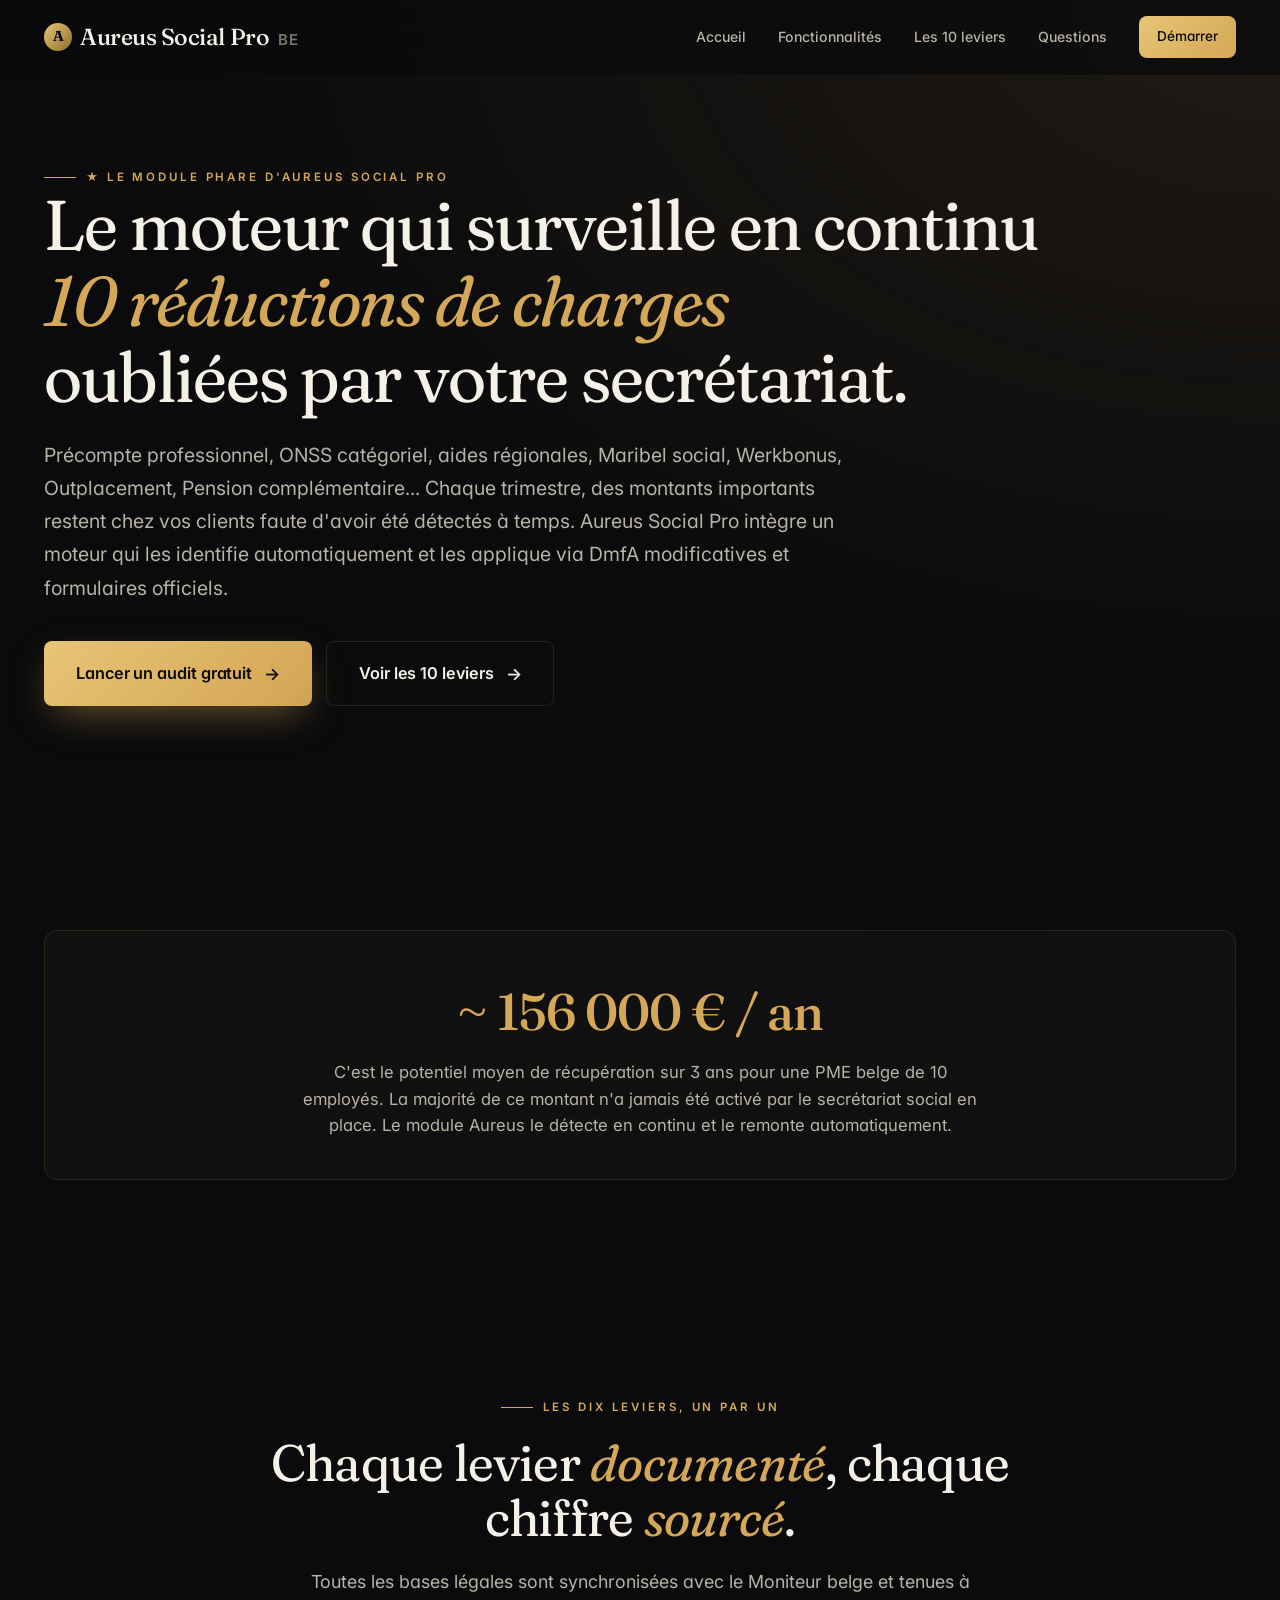
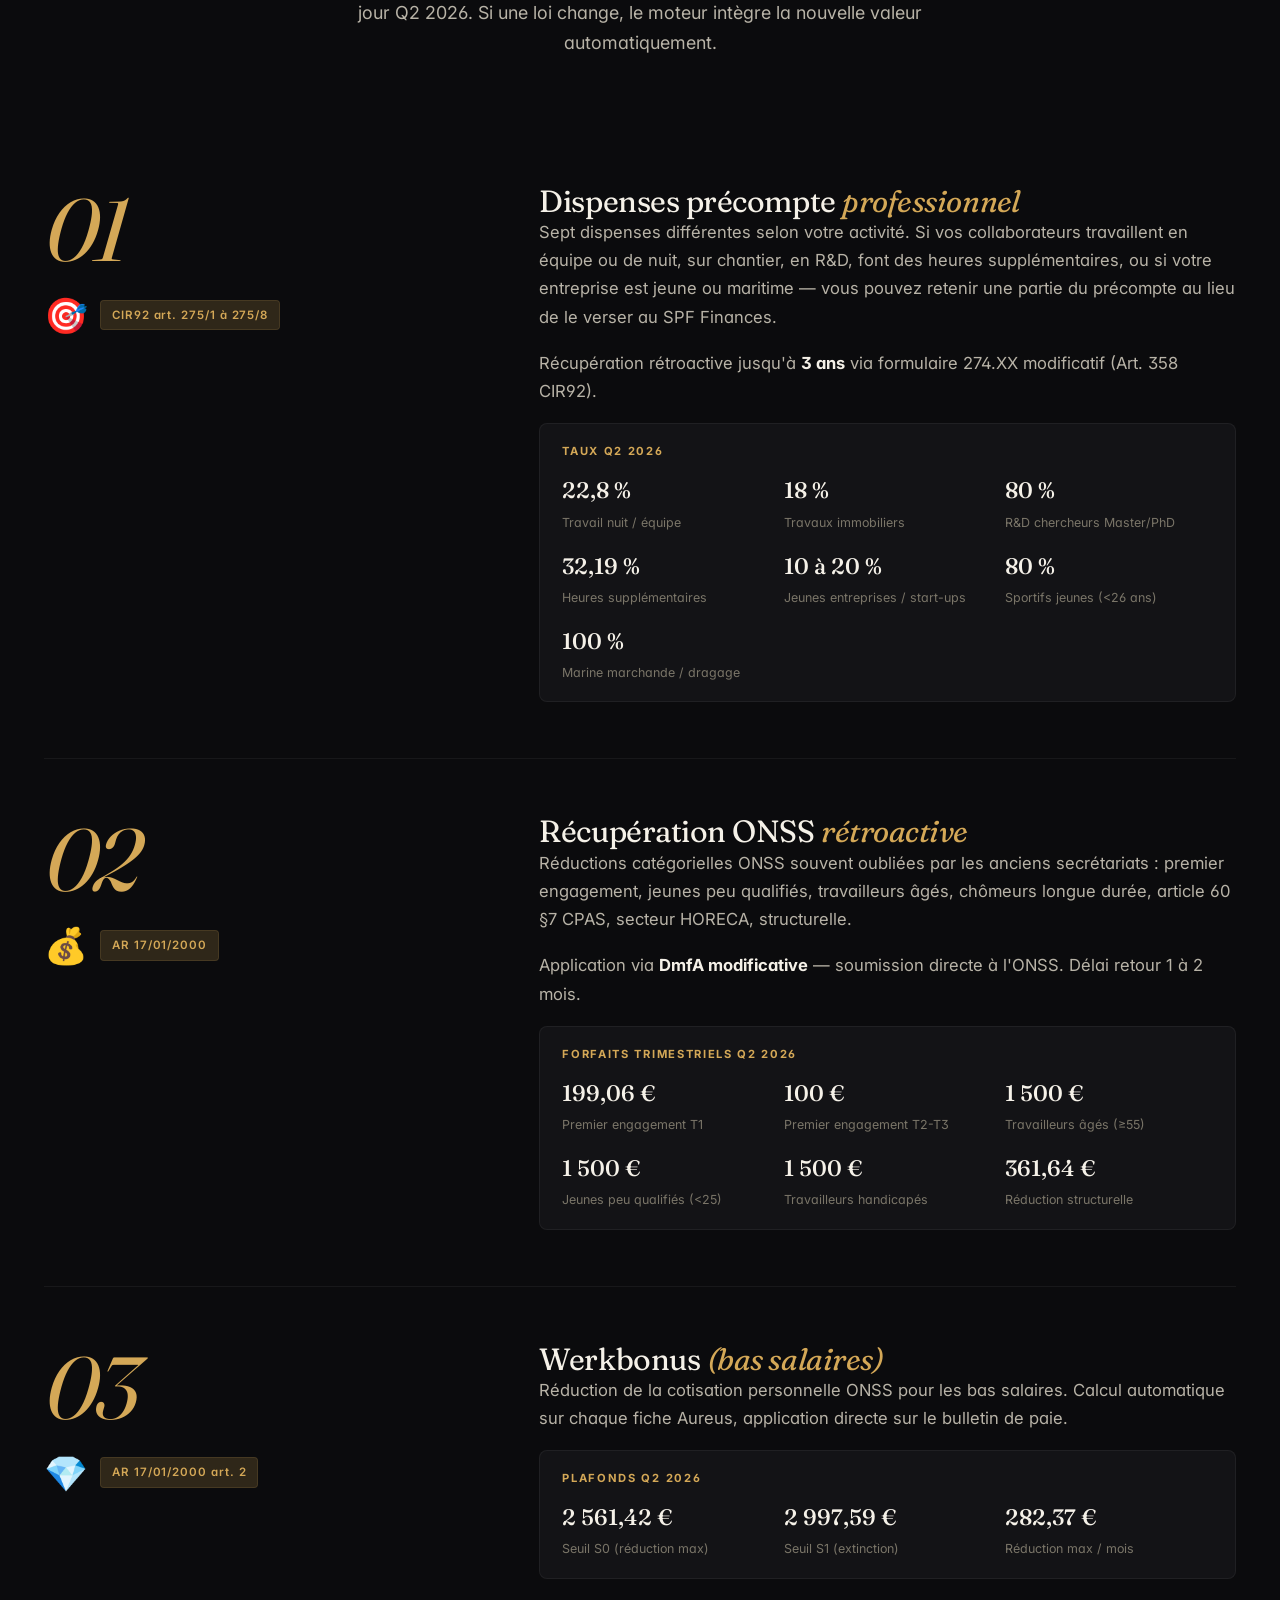
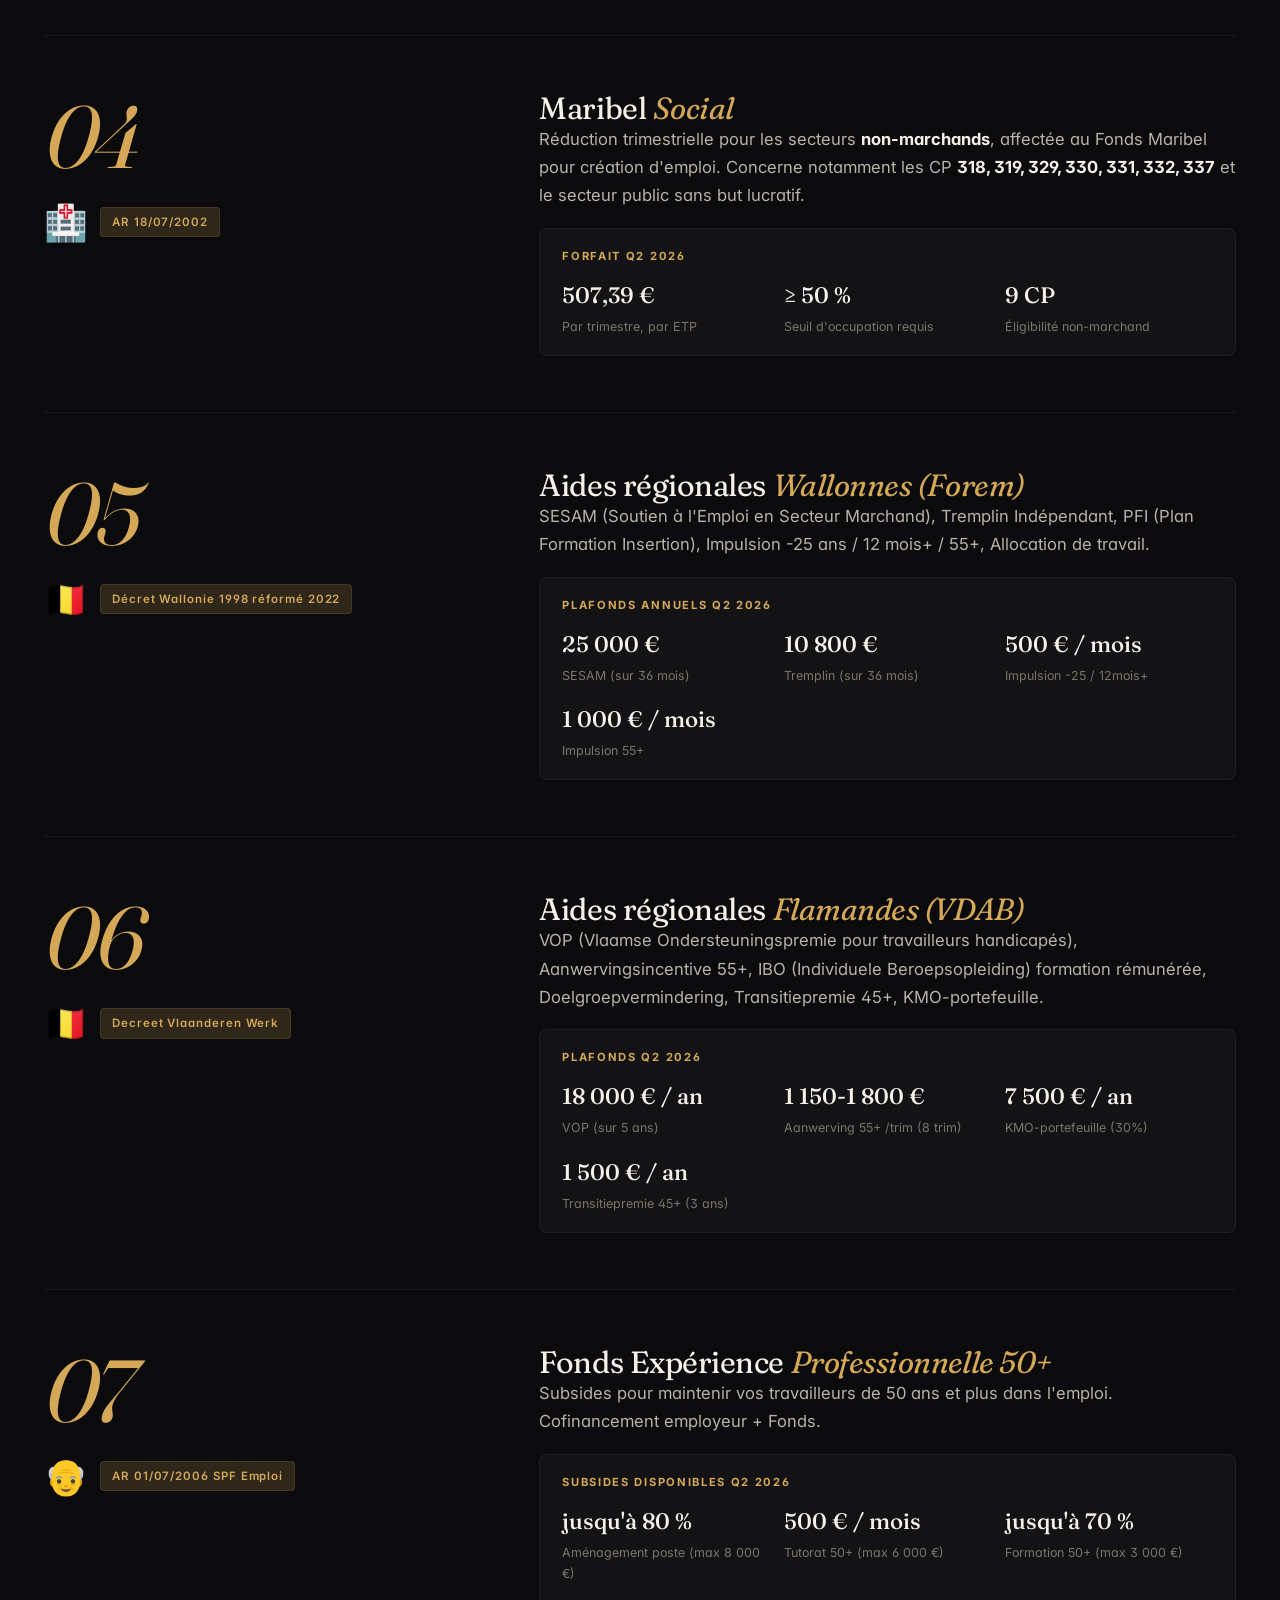
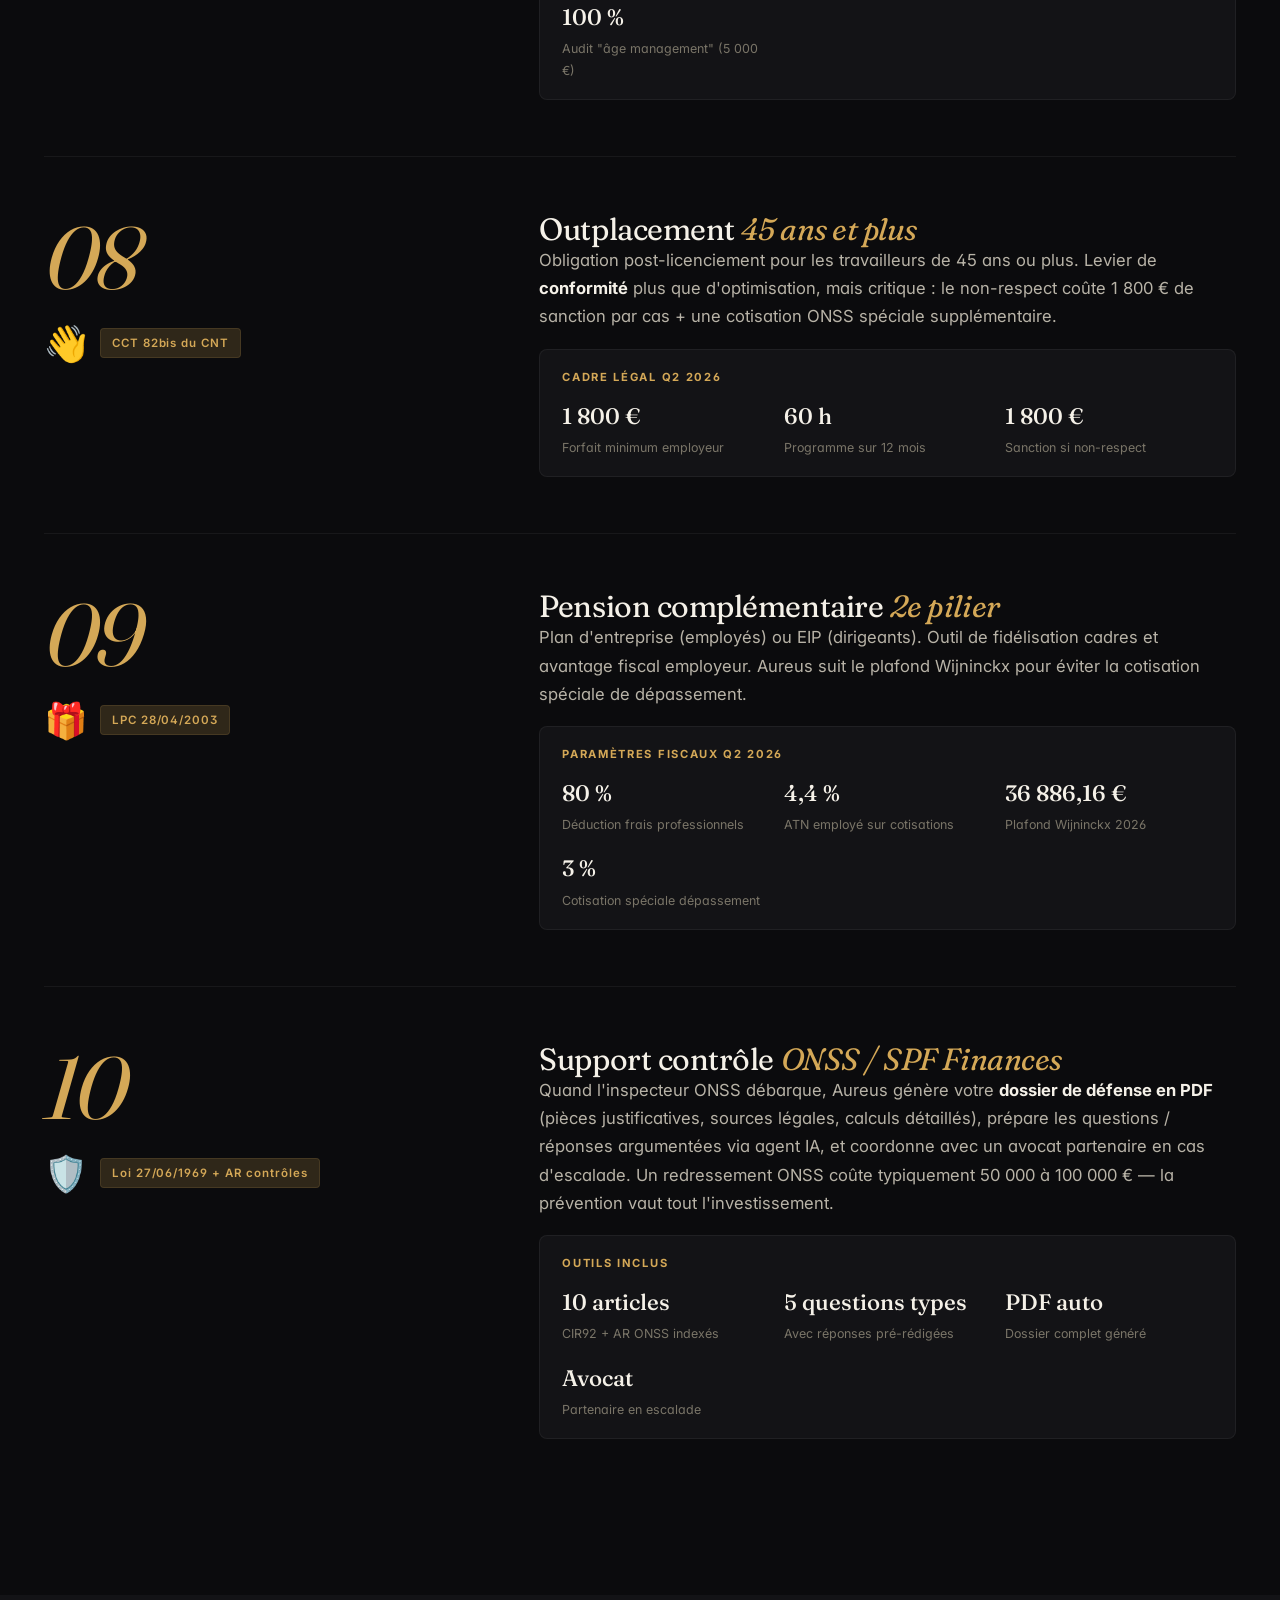
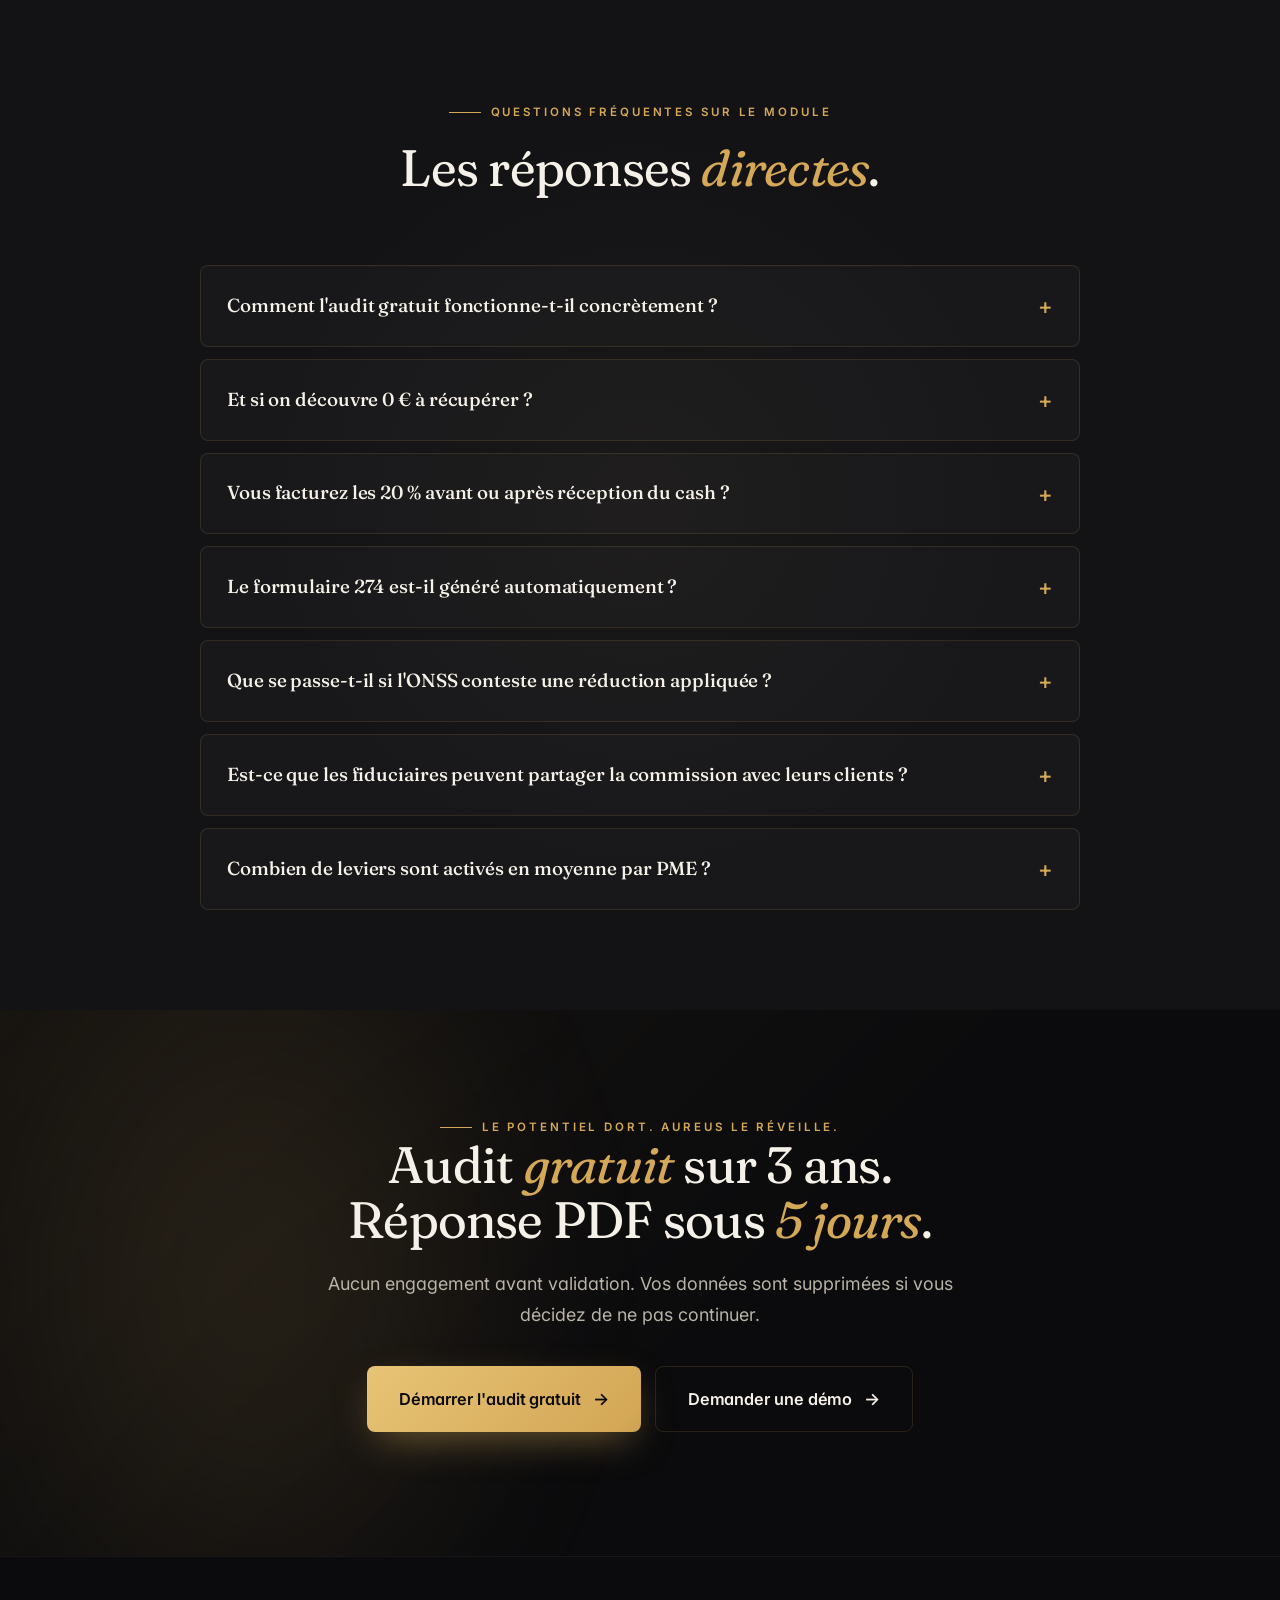
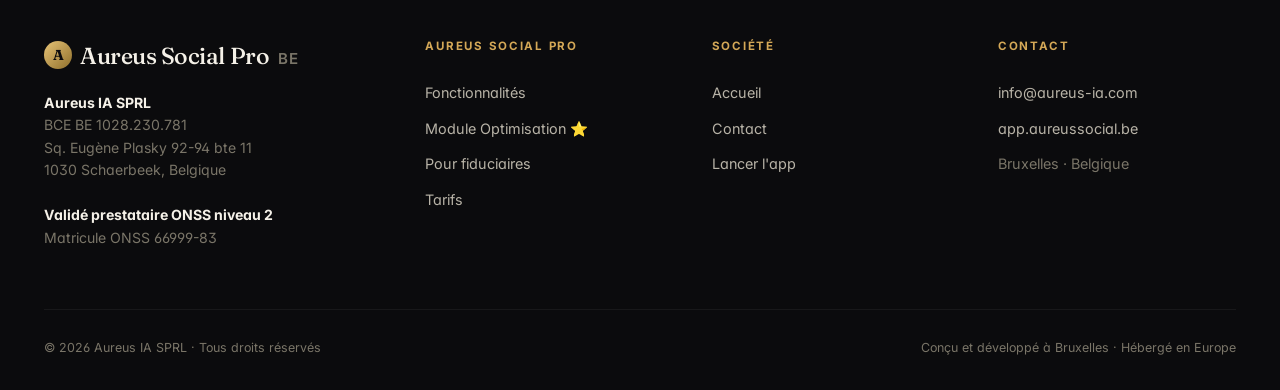
==== optimisation.html @ 96e17718 "feat: site vitrine commercial Aureus Social Pro complet PREMIER COMMIT — site vitrine pour aureussoc" ====
<!DOCTYPE html>
<html lang="fr">
<head>
<meta charset="UTF-8">
<meta name="viewport" content="width=device-width, initial-scale=1.0">
<title>Module Optimisation Fiscale & Sociale — Aureus Social Pro</title>
<meta name="description" content="Le module phare d'Aureus Social Pro : 10 leviers de récupération de charges sociales et fiscales détectés automatiquement. Audit rétroactif 3 ans. Commission 20% sur récupéré.">

<link rel="preconnect" href="https://fonts.googleapis.com">
<link rel="preconnect" href="https://fonts.gstatic.com" crossorigin>
<link href="https://fonts.googleapis.com/css2?family=Fraunces:ital,opsz,wght@0,9..144,300..600;1,9..144,300..600&family=Inter:wght@400;500;600;700&display=swap" rel="stylesheet">
<link rel="stylesheet" href="assets/style.css">

<style>
.detail-hero {
  padding-top: 160px;
  padding-bottom: 90px;
  background: radial-gradient(ellipse at top right, rgba(212, 168, 87, .1), transparent 60%), var(--bg);
}

.detail-hero h1 {
  font-size: clamp(2.4rem, 5.5vw, 4.8rem);
  margin-bottom: 24px;
}

.lever-detail {
  display: grid;
  grid-template-columns: 1fr 1.6fr;
  gap: 60px;
  padding: 56px 0;
  border-bottom: 1px solid var(--line-2);
  align-items: start;
}

.lever-detail:last-child { border-bottom: none; }

.lever-num {
  font-family: 'Fraunces', serif;
  font-size: 5.5rem;
  color: var(--gold);
  line-height: 1;
  margin-bottom: 14px;
  font-style: italic;
  letter-spacing: -.04em;
}

.lever-meta {
  display: flex;
  align-items: center;
  gap: 12px;
  margin-bottom: 14px;
}

.lever-icon-big {
  font-size: 2.2rem;
}

.lever-tag {
  display: inline-block;
  background: var(--gold-glow);
  border: 1px solid var(--line);
  color: var(--gold);
  padding: 5px 11px;
  border-radius: 4px;
  font-size: .72rem;
  font-weight: 600;
  letter-spacing: .08em;
  font-family: 'Inter', sans-serif;
}

.lever-detail h3 em { font-style: italic; color: var(--gold); }

.lever-body { color: var(--ink-2); font-size: 1.04rem; line-height: 1.7; }
.lever-body p { margin-bottom: 18px; }
.lever-body strong { color: var(--ink); }

.lever-figures {
  background: var(--bg-2);
  border: 1px solid var(--line-2);
  border-radius: var(--radius);
  padding: 18px 22px;
  margin-top: 16px;
  font-size: .92rem;
}

.lever-figures-label {
  font-size: .7rem;
  font-weight: 700;
  letter-spacing: .15em;
  text-transform: uppercase;
  color: var(--gold);
  margin-bottom: 10px;
}

.lever-figures-grid {
  display: grid;
  grid-template-columns: repeat(auto-fit, minmax(180px, 1fr));
  gap: 14px;
}

.lever-fig {
  display: flex;
  flex-direction: column;
  gap: 2px;
}
.lever-fig-num {
  font-family: 'Fraunces', serif;
  font-size: 1.4rem;
  color: var(--ink);
  font-weight: 500;
}
.lever-fig-label {
  font-size: .78rem;
  color: var(--ink-3);
}

.argbox {
  background: linear-gradient(135deg, rgba(212, 168, 87, .04), var(--bg-card));
  border: 1px solid var(--line);
  border-radius: var(--radius-lg);
  padding: 40px;
  margin: 50px 0;
  text-align: center;
}

.argbox-num {
  font-family: 'Fraunces', serif;
  font-size: 3.2rem;
  color: var(--gold);
  font-weight: 500;
  letter-spacing: -.02em;
  margin-bottom: 6px;
}

.argbox p { color: var(--ink-2); font-size: 1.04rem; max-width: 680px; margin: 0 auto; }

@media (max-width: 880px) {
  .lever-detail { grid-template-columns: 1fr; gap: 30px; }
  .lever-num { font-size: 4rem; }
}
</style>
</head>
<body>

<!-- ═══ NAV ═══ -->
<nav class="nav">
  <div class="nav-inner">
    <a href="index.html" class="logo">
      <span class="logo-mark">A</span>
      <span>Aureus Social Pro <small>BE</small></span>
    </a>
    <div class="nav-links">
      <a href="index.html">Accueil</a>
      <a href="index.html#fonctionnalites">Fonctionnalités</a>
      <a href="#leviers">Les 10 leviers</a>
      <a href="#faq">Questions</a>
      <a href="https://app.aureussocial.be" class="nav-cta">Démarrer</a>
    </div>
  </div>
</nav>

<!-- ═══ HERO ═══ -->
<section class="detail-hero">
  <div class="container">
    <span class="eyebrow" data-reveal>★ Le module phare d'Aureus Social Pro</span>
    <h1 class="serif" data-reveal data-delay="1">
      Le moteur qui surveille en continu<br>
      <em>10 réductions de charges</em><br>
      oubliées par votre secrétariat.
    </h1>
    <p class="lead" data-reveal data-delay="2" style="font-size: 1.22rem; max-width: 800px; margin-top: 20px;">
      Précompte professionnel, ONSS catégoriel, aides régionales, Maribel social, Werkbonus, Outplacement, Pension complémentaire... Chaque trimestre, des montants importants restent chez vos clients faute d'avoir été détectés à temps. Aureus Social Pro intègre un moteur qui les identifie automatiquement et les applique via DmfA modificatives et formulaires officiels.
    </p>
    <div class="hero-actions" data-reveal data-delay="3" style="margin-top: 36px;">
      <a href="https://app.aureussocial.be" class="btn btn-gold btn-arrow btn-lg">Lancer un audit gratuit</a>
      <a href="#leviers" class="btn btn-ghost btn-arrow btn-lg">Voir les 10 leviers</a>
    </div>
  </div>
</section>

<!-- ═══ ARGBOX 156k€ ═══ -->
<section style="padding: 60px 0;">
  <div class="container">
    <div class="argbox" data-reveal>
      <div class="argbox-num">~ 156 000 € / an</div>
      <p>C'est le potentiel moyen de récupération sur 3 ans pour une PME belge de 10 employés. La majorité de ce montant n'a jamais été activé par le secrétariat social en place. Le module Aureus le détecte en continu et le remonte automatiquement.</p>
    </div>
  </div>
</section>

<!-- ═══ LES 10 LEVIERS DÉTAILLÉS ═══ -->
<section id="leviers">
  <div class="container">
    <div class="section-header">
      <span class="eyebrow" data-reveal>Les dix leviers, un par un</span>
      <h2 class="serif" data-reveal data-delay="1">Chaque levier <em>documenté</em>, chaque chiffre <em>sourcé</em>.</h2>
      <p class="lead" data-reveal data-delay="2" style="margin: 18px auto 0;">Toutes les bases légales sont synchronisées avec le Moniteur belge et tenues à jour Q2 2026. Si une loi change, le moteur intègre la nouvelle valeur automatiquement.</p>
    </div>

    <!-- 01 -->
    <div class="lever-detail" data-reveal>
      <div>
        <div class="lever-num">01</div>
        <div class="lever-meta">
          <span class="lever-icon-big">🎯</span>
          <span class="lever-tag">CIR92 art. 275/1 à 275/8</span>
        </div>
      </div>
      <div>
        <h3 class="serif">Dispenses précompte <em>professionnel</em></h3>
        <div class="lever-body">
          <p>Sept dispenses différentes selon votre activité. Si vos collaborateurs travaillent en équipe ou de nuit, sur chantier, en R&D, font des heures supplémentaires, ou si votre entreprise est jeune ou maritime — vous pouvez retenir une partie du précompte au lieu de le verser au SPF Finances.</p>
          <p>Récupération rétroactive jusqu'à <strong>3 ans</strong> via formulaire 274.XX modificatif (Art. 358 CIR92).</p>
          <div class="lever-figures">
            <div class="lever-figures-label">Taux Q2 2026</div>
            <div class="lever-figures-grid">
              <div class="lever-fig"><span class="lever-fig-num">22,8 %</span><span class="lever-fig-label">Travail nuit / équipe</span></div>
              <div class="lever-fig"><span class="lever-fig-num">18 %</span><span class="lever-fig-label">Travaux immobiliers</span></div>
              <div class="lever-fig"><span class="lever-fig-num">80 %</span><span class="lever-fig-label">R&D chercheurs Master/PhD</span></div>
              <div class="lever-fig"><span class="lever-fig-num">32,19 %</span><span class="lever-fig-label">Heures supplémentaires</span></div>
              <div class="lever-fig"><span class="lever-fig-num">10 à 20 %</span><span class="lever-fig-label">Jeunes entreprises / start-ups</span></div>
              <div class="lever-fig"><span class="lever-fig-num">80 %</span><span class="lever-fig-label">Sportifs jeunes (&lt;26 ans)</span></div>
              <div class="lever-fig"><span class="lever-fig-num">100 %</span><span class="lever-fig-label">Marine marchande / dragage</span></div>
            </div>
          </div>
        </div>
      </div>
    </div>

    <!-- 02 -->
    <div class="lever-detail" data-reveal>
      <div>
        <div class="lever-num">02</div>
        <div class="lever-meta">
          <span class="lever-icon-big">💰</span>
          <span class="lever-tag">AR 17/01/2000</span>
        </div>
      </div>
      <div>
        <h3 class="serif">Récupération ONSS <em>rétroactive</em></h3>
        <div class="lever-body">
          <p>Réductions catégorielles ONSS souvent oubliées par les anciens secrétariats : premier engagement, jeunes peu qualifiés, travailleurs âgés, chômeurs longue durée, article 60 §7 CPAS, secteur HORECA, structurelle.</p>
          <p>Application via <strong>DmfA modificative</strong> — soumission directe à l'ONSS. Délai retour 1 à 2 mois.</p>
          <div class="lever-figures">
            <div class="lever-figures-label">Forfaits trimestriels Q2 2026</div>
            <div class="lever-figures-grid">
              <div class="lever-fig"><span class="lever-fig-num">199,06 €</span><span class="lever-fig-label">Premier engagement T1</span></div>
              <div class="lever-fig"><span class="lever-fig-num">100 €</span><span class="lever-fig-label">Premier engagement T2-T3</span></div>
              <div class="lever-fig"><span class="lever-fig-num">1 500 €</span><span class="lever-fig-label">Travailleurs âgés (≥55)</span></div>
              <div class="lever-fig"><span class="lever-fig-num">1 500 €</span><span class="lever-fig-label">Jeunes peu qualifiés (&lt;25)</span></div>
              <div class="lever-fig"><span class="lever-fig-num">1 500 €</span><span class="lever-fig-label">Travailleurs handicapés</span></div>
              <div class="lever-fig"><span class="lever-fig-num">361,64 €</span><span class="lever-fig-label">Réduction structurelle</span></div>
            </div>
          </div>
        </div>
      </div>
    </div>

    <!-- 03 -->
    <div class="lever-detail" data-reveal>
      <div>
        <div class="lever-num">03</div>
        <div class="lever-meta">
          <span class="lever-icon-big">💎</span>
          <span class="lever-tag">AR 17/01/2000 art. 2</span>
        </div>
      </div>
      <div>
        <h3 class="serif">Werkbonus <em>(bas salaires)</em></h3>
        <div class="lever-body">
          <p>Réduction de la cotisation personnelle ONSS pour les bas salaires. Calcul automatique sur chaque fiche Aureus, application directe sur le bulletin de paie.</p>
          <div class="lever-figures">
            <div class="lever-figures-label">Plafonds Q2 2026</div>
            <div class="lever-figures-grid">
              <div class="lever-fig"><span class="lever-fig-num">2 561,42 €</span><span class="lever-fig-label">Seuil S0 (réduction max)</span></div>
              <div class="lever-fig"><span class="lever-fig-num">2 997,59 €</span><span class="lever-fig-label">Seuil S1 (extinction)</span></div>
              <div class="lever-fig"><span class="lever-fig-num">282,37 €</span><span class="lever-fig-label">Réduction max / mois</span></div>
            </div>
          </div>
        </div>
      </div>
    </div>

    <!-- 04 -->
    <div class="lever-detail" data-reveal>
      <div>
        <div class="lever-num">04</div>
        <div class="lever-meta">
          <span class="lever-icon-big">🏥</span>
          <span class="lever-tag">AR 18/07/2002</span>
        </div>
      </div>
      <div>
        <h3 class="serif">Maribel <em>Social</em></h3>
        <div class="lever-body">
          <p>Réduction trimestrielle pour les secteurs <strong>non-marchands</strong>, affectée au Fonds Maribel pour création d'emploi. Concerne notamment les CP <strong>318, 319, 329, 330, 331, 332, 337</strong> et le secteur public sans but lucratif.</p>
          <div class="lever-figures">
            <div class="lever-figures-label">Forfait Q2 2026</div>
            <div class="lever-figures-grid">
              <div class="lever-fig"><span class="lever-fig-num">507,39 €</span><span class="lever-fig-label">Par trimestre, par ETP</span></div>
              <div class="lever-fig"><span class="lever-fig-num">≥ 50 %</span><span class="lever-fig-label">Seuil d'occupation requis</span></div>
              <div class="lever-fig"><span class="lever-fig-num">9 CP</span><span class="lever-fig-label">Éligibilité non-marchand</span></div>
            </div>
          </div>
        </div>
      </div>
    </div>

    <!-- 05 -->
    <div class="lever-detail" data-reveal>
      <div>
        <div class="lever-num">05</div>
        <div class="lever-meta">
          <span class="lever-icon-big">🇧🇪</span>
          <span class="lever-tag">Décret Wallonie 1998 réformé 2022</span>
        </div>
      </div>
      <div>
        <h3 class="serif">Aides régionales <em>Wallonnes (Forem)</em></h3>
        <div class="lever-body">
          <p>SESAM (Soutien à l'Emploi en Secteur Marchand), Tremplin Indépendant, PFI (Plan Formation Insertion), Impulsion -25 ans / 12 mois+ / 55+, Allocation de travail.</p>
          <div class="lever-figures">
            <div class="lever-figures-label">Plafonds annuels Q2 2026</div>
            <div class="lever-figures-grid">
              <div class="lever-fig"><span class="lever-fig-num">25 000 €</span><span class="lever-fig-label">SESAM (sur 36 mois)</span></div>
              <div class="lever-fig"><span class="lever-fig-num">10 800 €</span><span class="lever-fig-label">Tremplin (sur 36 mois)</span></div>
              <div class="lever-fig"><span class="lever-fig-num">500 € / mois</span><span class="lever-fig-label">Impulsion -25 / 12mois+</span></div>
              <div class="lever-fig"><span class="lever-fig-num">1 000 € / mois</span><span class="lever-fig-label">Impulsion 55+</span></div>
            </div>
          </div>
        </div>
      </div>
    </div>

    <!-- 06 -->
    <div class="lever-detail" data-reveal>
      <div>
        <div class="lever-num">06</div>
        <div class="lever-meta">
          <span class="lever-icon-big">🇧🇪</span>
          <span class="lever-tag">Decreet Vlaanderen Werk</span>
        </div>
      </div>
      <div>
        <h3 class="serif">Aides régionales <em>Flamandes (VDAB)</em></h3>
        <div class="lever-body">
          <p>VOP (Vlaamse Ondersteuningspremie pour travailleurs handicapés), Aanwervingsincentive 55+, IBO (Individuele Beroepsopleiding) formation rémunérée, Doelgroepvermindering, Transitiepremie 45+, KMO-portefeuille.</p>
          <div class="lever-figures">
            <div class="lever-figures-label">Plafonds Q2 2026</div>
            <div class="lever-figures-grid">
              <div class="lever-fig"><span class="lever-fig-num">18 000 € / an</span><span class="lever-fig-label">VOP (sur 5 ans)</span></div>
              <div class="lever-fig"><span class="lever-fig-num">1 150-1 800 €</span><span class="lever-fig-label">Aanwerving 55+ /trim (8 trim)</span></div>
              <div class="lever-fig"><span class="lever-fig-num">7 500 € / an</span><span class="lever-fig-label">KMO-portefeuille (30%)</span></div>
              <div class="lever-fig"><span class="lever-fig-num">1 500 € / an</span><span class="lever-fig-label">Transitiepremie 45+ (3 ans)</span></div>
            </div>
          </div>
        </div>
      </div>
    </div>

    <!-- 07 -->
    <div class="lever-detail" data-reveal>
      <div>
        <div class="lever-num">07</div>
        <div class="lever-meta">
          <span class="lever-icon-big">👴</span>
          <span class="lever-tag">AR 01/07/2006 SPF Emploi</span>
        </div>
      </div>
      <div>
        <h3 class="serif">Fonds Expérience <em>Professionnelle 50+</em></h3>
        <div class="lever-body">
          <p>Subsides pour maintenir vos travailleurs de 50 ans et plus dans l'emploi. Cofinancement employeur + Fonds.</p>
          <div class="lever-figures">
            <div class="lever-figures-label">Subsides disponibles Q2 2026</div>
            <div class="lever-figures-grid">
              <div class="lever-fig"><span class="lever-fig-num">jusqu'à 80 %</span><span class="lever-fig-label">Aménagement poste (max 8 000 €)</span></div>
              <div class="lever-fig"><span class="lever-fig-num">500 € / mois</span><span class="lever-fig-label">Tutorat 50+ (max 6 000 €)</span></div>
              <div class="lever-fig"><span class="lever-fig-num">jusqu'à 70 %</span><span class="lever-fig-label">Formation 50+ (max 3 000 €)</span></div>
              <div class="lever-fig"><span class="lever-fig-num">100 %</span><span class="lever-fig-label">Audit "âge management" (5 000 €)</span></div>
            </div>
          </div>
        </div>
      </div>
    </div>

    <!-- 08 -->
    <div class="lever-detail" data-reveal>
      <div>
        <div class="lever-num">08</div>
        <div class="lever-meta">
          <span class="lever-icon-big">👋</span>
          <span class="lever-tag">CCT 82bis du CNT</span>
        </div>
      </div>
      <div>
        <h3 class="serif">Outplacement <em>45 ans et plus</em></h3>
        <div class="lever-body">
          <p>Obligation post-licenciement pour les travailleurs de 45 ans ou plus. Levier de <strong>conformité</strong> plus que d'optimisation, mais critique : le non-respect coûte 1 800 € de sanction par cas + une cotisation ONSS spéciale supplémentaire.</p>
          <div class="lever-figures">
            <div class="lever-figures-label">Cadre légal Q2 2026</div>
            <div class="lever-figures-grid">
              <div class="lever-fig"><span class="lever-fig-num">1 800 €</span><span class="lever-fig-label">Forfait minimum employeur</span></div>
              <div class="lever-fig"><span class="lever-fig-num">60 h</span><span class="lever-fig-label">Programme sur 12 mois</span></div>
              <div class="lever-fig"><span class="lever-fig-num">1 800 €</span><span class="lever-fig-label">Sanction si non-respect</span></div>
            </div>
          </div>
        </div>
      </div>
    </div>

    <!-- 09 -->
    <div class="lever-detail" data-reveal>
      <div>
        <div class="lever-num">09</div>
        <div class="lever-meta">
          <span class="lever-icon-big">🎁</span>
          <span class="lever-tag">LPC 28/04/2003</span>
        </div>
      </div>
      <div>
        <h3 class="serif">Pension complémentaire <em>2e pilier</em></h3>
        <div class="lever-body">
          <p>Plan d'entreprise (employés) ou EIP (dirigeants). Outil de fidélisation cadres et avantage fiscal employeur. Aureus suit le plafond Wijninckx pour éviter la cotisation spéciale de dépassement.</p>
          <div class="lever-figures">
            <div class="lever-figures-label">Paramètres fiscaux Q2 2026</div>
            <div class="lever-figures-grid">
              <div class="lever-fig"><span class="lever-fig-num">80 %</span><span class="lever-fig-label">Déduction frais professionnels</span></div>
              <div class="lever-fig"><span class="lever-fig-num">4,4 %</span><span class="lever-fig-label">ATN employé sur cotisations</span></div>
              <div class="lever-fig"><span class="lever-fig-num">36 886,16 €</span><span class="lever-fig-label">Plafond Wijninckx 2026</span></div>
              <div class="lever-fig"><span class="lever-fig-num">3 %</span><span class="lever-fig-label">Cotisation spéciale dépassement</span></div>
            </div>
          </div>
        </div>
      </div>
    </div>

    <!-- 10 -->
    <div class="lever-detail" data-reveal>
      <div>
        <div class="lever-num">10</div>
        <div class="lever-meta">
          <span class="lever-icon-big">🛡️</span>
          <span class="lever-tag">Loi 27/06/1969 + AR contrôles</span>
        </div>
      </div>
      <div>
        <h3 class="serif">Support contrôle <em>ONSS / SPF Finances</em></h3>
        <div class="lever-body">
          <p>Quand l'inspecteur ONSS débarque, Aureus génère votre <strong>dossier de défense en PDF</strong> (pièces justificatives, sources légales, calculs détaillés), prépare les questions / réponses argumentées via agent IA, et coordonne avec un avocat partenaire en cas d'escalade. Un redressement ONSS coûte typiquement 50 000 à 100 000 € — la prévention vaut tout l'investissement.</p>
          <div class="lever-figures">
            <div class="lever-figures-label">Outils inclus</div>
            <div class="lever-figures-grid">
              <div class="lever-fig"><span class="lever-fig-num">10 articles</span><span class="lever-fig-label">CIR92 + AR ONSS indexés</span></div>
              <div class="lever-fig"><span class="lever-fig-num">5 questions types</span><span class="lever-fig-label">Avec réponses pré-rédigées</span></div>
              <div class="lever-fig"><span class="lever-fig-num">PDF auto</span><span class="lever-fig-label">Dossier complet généré</span></div>
              <div class="lever-fig"><span class="lever-fig-num">Avocat</span><span class="lever-fig-label">Partenaire en escalade</span></div>
            </div>
          </div>
        </div>
      </div>
    </div>

  </div>
</section>

<!-- ═══ FAQ ═══ -->
<section id="faq" class="killer">
  <div class="container">
    <div class="section-header">
      <span class="eyebrow" data-reveal>Questions fréquentes sur le module</span>
      <h2 class="serif" data-reveal data-delay="1">Les réponses <em>directes</em>.</h2>
    </div>

    <div class="faq-grid">
      <details class="faq-item" data-reveal>
        <summary>Comment l'audit gratuit fonctionne-t-il concrètement ?</summary>
        <div class="faq-body">
          Vous nous transmettez vos DmfA et fiches de paie des 12 derniers trimestres (l'export de votre secrétariat actuel suffit). Le moteur Aureus scanne les données et détecte automatiquement chaque levier applicable selon les CP, âges, salaires, et situations. Vous recevez un rapport PDF chiffré sous 5 jours ouvrables. <strong>Aucun engagement avant validation par vous.</strong>
        </div>
      </details>

      <details class="faq-item" data-reveal>
        <summary>Et si on découvre 0 € à récupérer ?</summary>
        <div class="faq-body">
          C'est rare mais ça arrive (entreprises déjà très bien optimisées). Dans ce cas : pas de commission, vous restez sur les 29 €/fiche standards et bénéficiez en continu du moteur de surveillance pour le futur. Dès qu'un changement (nouvel embauche, modification de CP, nouveau dispositif légal) crée une opportunité, vous êtes alerté.
        </div>
      </details>

      <details class="faq-item" data-reveal>
        <summary>Vous facturez les 20 % avant ou après réception du cash ?</summary>
        <div class="faq-body">
          <strong>Après réception effective</strong> sur le compte du client. La facture Aureus est émise une fois le virement ONSS / SPF Finances reçu, pas avant. Cela garantit que vous ne payez que sur résultat tangible.
        </div>
      </details>

      <details class="faq-item" data-reveal>
        <summary>Le formulaire 274 est-il généré automatiquement ?</summary>
        <div class="faq-body">
          La <strong>v1 actuelle</strong> génère un rapport PDF complet à présenter au client avec tous les éléments nécessaires à la déclaration manuelle. La <strong>v2 prévue</strong> intégrera la génération auto du formulaire 274.XX au format SPF Finances avec pré-remplissage et soumission via portail Finprof. Sprint en cours.
        </div>
      </details>

      <details class="faq-item" data-reveal>
        <summary>Que se passe-t-il si l'ONSS conteste une réduction appliquée ?</summary>
        <div class="faq-body">
          Le levier 10 (Support Contrôle ONSS) est précisément conçu pour ça. Aureus a constitué le dossier complet en amont — sources légales, justificatifs, calculs détaillés. En cas de contestation, vous avez tous les éléments pour répondre. En cas d'escalade, notre avocat partenaire intervient. Cette protection est <strong>absente chez les cabinets de récupération externes</strong>.
        </div>
      </details>

      <details class="faq-item" data-reveal>
        <summary>Est-ce que les fiduciaires peuvent partager la commission avec leurs clients ?</summary>
        <div class="faq-body">
          Oui. En mode fiduciaire, le contrat permet un <strong>revenue share</strong> où vous facturez vous-même votre client final et reversez la part Aureus. C'est un argument commercial puissant pour fidéliser ou capter de nouveaux clients PME.
        </div>
      </details>

      <details class="faq-item" data-reveal>
        <summary>Combien de leviers sont activés en moyenne par PME ?</summary>
        <div class="faq-body">
          Sur les 10 leviers, une PME standard en active typiquement <strong>3 à 6</strong> selon son profil (CP, âges, taille, région). Une entreprise non-marchande ou industrielle en active souvent plus. Le Hub Optimisation calcule un <strong>score sur 100</strong> pour visualiser le niveau d'activation.
        </div>
      </details>
    </div>
  </div>
</section>

<!-- ═══ CTA FINAL ═══ -->
<section class="cta-final">
  <div class="container" style="position: relative; z-index: 2;">
    <span class="eyebrow" data-reveal>Le potentiel dort. Aureus le réveille.</span>
    <h2 class="serif" data-reveal data-delay="1">Audit <em>gratuit</em> sur 3 ans.<br>Réponse PDF sous <em>5 jours</em>.</h2>
    <p class="lead" data-reveal data-delay="2">Aucun engagement avant validation. Vos données sont supprimées si vous décidez de ne pas continuer.</p>
    <div class="hero-actions" style="justify-content: center;" data-reveal data-delay="3">
      <a href="https://app.aureussocial.be" class="btn btn-gold btn-arrow btn-lg">Démarrer l'audit gratuit</a>
      <a href="mailto:info@aureus-ia.com?subject=Démo%20module%20Optimisation" class="btn btn-ghost btn-arrow btn-lg">Demander une démo</a>
    </div>
  </div>
</section>

<!-- ═══ FOOTER ═══ -->
<footer>
  <div class="container">
    <div class="footer-grid">
      <div class="footer-col">
        <a href="index.html" class="logo" style="margin-bottom: 18px;">
          <span class="logo-mark">A</span>
          <span>Aureus Social Pro <small>BE</small></span>
        </a>
        <p style="margin-top: 18px;">
          <strong style="color: var(--ink);">Aureus IA SPRL</strong><br>
          BCE BE 1028.230.781<br>
          Sq. Eugène Plasky 92-94 bte 11<br>
          1030 Schaerbeek, Belgique<br><br>
          <strong style="color: var(--ink);">Validé prestataire ONSS niveau 2</strong><br>
          Matricule ONSS 66999-83
        </p>
      </div>
      <div class="footer-col">
        <h5>Aureus Social Pro</h5>
        <ul>
          <li><a href="index.html#fonctionnalites">Fonctionnalités</a></li>
          <li><a href="optimisation.html">Module Optimisation ⭐</a></li>
          <li><a href="index.html#fiduciaires">Pour fiduciaires</a></li>
          <li><a href="index.html#tarifs">Tarifs</a></li>
        </ul>
      </div>
      <div class="footer-col">
        <h5>Société</h5>
        <ul>
          <li><a href="index.html">Accueil</a></li>
          <li><a href="mailto:info@aureus-ia.com">Contact</a></li>
          <li><a href="https://app.aureussocial.be">Lancer l'app</a></li>
        </ul>
      </div>
      <div class="footer-col">
        <h5>Contact</h5>
        <ul>
          <li><a href="mailto:info@aureus-ia.com">info@aureus-ia.com</a></li>
          <li><a href="https://app.aureussocial.be">app.aureussocial.be</a></li>
          <li><span style="color: var(--ink-3); font-size: .9rem;">Bruxelles · Belgique</span></li>
        </ul>
      </div>
    </div>

    <div class="footer-bottom">
      <div>© 2026 Aureus IA SPRL · Tous droits réservés</div>
      <div>Conçu et développé à Bruxelles · Hébergé en Europe</div>
    </div>
  </div>
</footer>

<script src="assets/script.js"></script>
</body>
</html>
---- assets/style.css ----
/* ════════════════════════════════════════════════════════
   AUREUS SOCIAL PRO — Site vitrine commercial
   Charte : moderne · noir profond + or warm + accents
   Fonts  : Fraunces (titres) + Inter (body)
   Cible  : PME + fiduciaires belges
   ════════════════════════════════════════════════════════ */

:root {
  /* Background */
  --bg:           #0b0b0d;
  --bg-2:         #131316;
  --bg-3:         #1c1c20;
  --bg-card:      rgba(255, 255, 255, .025);

  /* Ink */
  --ink:          #f5f1e8;
  --ink-2:        #b8b3a7;
  --ink-3:        #7a7568;

  /* Brand */
  --gold:         #d4a857;
  --gold-warm:    #e8c476;
  --gold-deep:    #8e6f2c;
  --gold-glow:    rgba(212, 168, 87, .18);

  /* Accents */
  --green:        #34c77b;
  --green-deep:   #1a8a52;
  --red:          #ef4d4d;
  --orange:       #f5a623;
  --blue:         #4a8cf5;

  /* Lines */
  --line:         rgba(212, 168, 87, .14);
  --line-2:       rgba(255, 255, 255, .055);

  /* Effects */
  --shadow-sm:    0 4px 20px rgba(0, 0, 0, .25);
  --shadow-md:    0 16px 48px -16px rgba(0, 0, 0, .4);
  --shadow-gold:  0 20px 60px -16px rgba(212, 168, 87, .35);

  --radius:       8px;
  --radius-lg:    14px;
  --maxw:         1240px;
  --easing:       cubic-bezier(.2, .8, .2, 1);
}

* { margin: 0; padding: 0; box-sizing: border-box; }

html { scroll-behavior: smooth; -webkit-font-smoothing: antialiased; }

body {
  background: var(--bg);
  color: var(--ink);
  font-family: 'Inter', system-ui, sans-serif;
  font-size: 16px;
  line-height: 1.6;
  font-feature-settings: "ss01", "cv11";
  overflow-x: hidden;
}

a { color: inherit; text-decoration: none; transition: color .2s; }
a:hover { color: var(--gold); }

img { max-width: 100%; display: block; }

/* ═══ TYPOGRAPHY ═══ */
.serif {
  font-family: 'Fraunces', 'Cormorant Garamond', Georgia, serif;
  font-weight: 400;
  letter-spacing: -.015em;
  font-variation-settings: "SOFT" 50, "WONK" 0;
}

h1, h2, h3, h4 {
  font-family: 'Fraunces', serif;
  font-weight: 500;
  line-height: 1.08;
  letter-spacing: -.018em;
}

h1 { font-size: clamp(2.6rem, 6vw, 5.4rem); }
h2 { font-size: clamp(2rem, 4vw, 3.6rem); }
h3 { font-size: clamp(1.4rem, 2.4vw, 2.1rem); }
h4 { font-size: 1.2rem; font-weight: 600; }

em { font-style: italic; color: var(--gold); }

.eyebrow {
  font-family: 'Inter', sans-serif;
  font-size: .72rem;
  font-weight: 600;
  letter-spacing: .25em;
  text-transform: uppercase;
  color: var(--gold);
  display: inline-flex;
  align-items: center;
  gap: 10px;
}
.eyebrow::before {
  content: '';
  width: 32px;
  height: 1px;
  background: var(--gold);
}

.lead {
  font-size: clamp(1.05rem, 1.4vw, 1.18rem);
  color: var(--ink-2);
  line-height: 1.7;
  max-width: 680px;
}

/* ═══ LAYOUT ═══ */
.container { max-width: var(--maxw); margin: 0 auto; padding: 0 24px; }

section { padding: 100px 0; position: relative; }

/* ═══ NAV ═══ */
.nav {
  position: fixed;
  top: 0; left: 0; right: 0;
  z-index: 100;
  padding: 16px 0;
  background: rgba(11, 11, 13, .72);
  backdrop-filter: blur(20px) saturate(140%);
  -webkit-backdrop-filter: blur(20px) saturate(140%);
  border-bottom: 1px solid transparent;
  transition: all .3s var(--easing);
}

.nav.scrolled {
  background: rgba(11, 11, 13, .92);
  border-bottom-color: var(--line-2);
}

.nav-inner {
  max-width: var(--maxw);
  margin: 0 auto;
  padding: 0 24px;
  display: flex;
  align-items: center;
  justify-content: space-between;
}

.logo {
  display: flex;
  align-items: center;
  gap: 8px;
  font-family: 'Fraunces', serif;
  font-size: 1.45rem;
  letter-spacing: -.02em;
  color: var(--ink);
  font-weight: 500;
}
.logo-mark {
  width: 28px; height: 28px;
  border-radius: 50%;
  background: linear-gradient(135deg, var(--gold-warm), var(--gold-deep));
  display: flex; align-items: center; justify-content: center;
  color: var(--bg);
  font-family: 'Fraunces', serif;
  font-size: .9rem;
  font-weight: 700;
}
.logo small { font-size: .65em; color: var(--ink-3); margin-left: 4px; letter-spacing: .12em; text-transform: uppercase; font-family: 'Inter', sans-serif; font-weight: 600; }

.nav-links { display: flex; gap: 32px; align-items: center; font-size: .88rem; }
.nav-links a { color: var(--ink-2); font-weight: 500; }
.nav-links a:hover { color: var(--gold); }

.nav-cta {
  background: linear-gradient(135deg, var(--gold-warm), var(--gold));
  color: var(--bg) !important;
  padding: 10px 18px;
  border-radius: var(--radius);
  font-weight: 600;
  transition: all .25s var(--easing);
  font-size: .85rem;
}
.nav-cta:hover {
  transform: translateY(-1px);
  box-shadow: var(--shadow-gold);
}

/* ═══ BUTTONS ═══ */
.btn {
  display: inline-flex;
  align-items: center;
  gap: 10px;
  padding: 15px 26px;
  font-family: 'Inter', sans-serif;
  font-weight: 600;
  font-size: .95rem;
  letter-spacing: -.005em;
  border-radius: var(--radius);
  cursor: pointer;
  transition: all .25s var(--easing);
  border: none;
  text-decoration: none !important;
}

.btn-gold {
  background: linear-gradient(135deg, var(--gold-warm) 0%, var(--gold) 50%, var(--gold-deep) 100%);
  background-size: 200% 100%;
  color: var(--bg) !important;
  box-shadow: 0 14px 40px -12px rgba(212, 168, 87, .55);
}
.btn-gold:hover {
  transform: translateY(-2px);
  background-position: 100% 0;
  box-shadow: 0 20px 50px -10px rgba(212, 168, 87, .7);
  color: var(--bg);
}

.btn-ghost {
  background: transparent;
  color: var(--ink);
  border: 1px solid var(--line);
}
.btn-ghost:hover {
  border-color: var(--gold);
  color: var(--gold);
  background: var(--gold-glow);
}

.btn-arrow::after {
  content: '→';
  transition: transform .25s var(--easing);
  font-size: 1.05em;
  margin-left: 2px;
}
.btn-arrow:hover::after { transform: translateX(5px); }

.btn-lg { padding: 18px 32px; font-size: 1.02rem; }

/* ═══ HERO ═══ */
.hero {
  min-height: 100vh;
  padding-top: 130px;
  padding-bottom: 90px;
  display: flex;
  flex-direction: column;
  justify-content: center;
  position: relative;
  overflow: hidden;
}

.hero-bg-1, .hero-bg-2 {
  position: absolute;
  border-radius: 50%;
  filter: blur(80px);
  pointer-events: none;
  z-index: 0;
}
.hero-bg-1 {
  top: -10%; right: -15%;
  width: 700px; height: 700px;
  background: radial-gradient(circle, rgba(212, 168, 87, .12) 0%, transparent 60%);
}
.hero-bg-2 {
  bottom: -200px; left: -150px;
  width: 600px; height: 600px;
  background: radial-gradient(circle, rgba(52, 199, 123, .04) 0%, transparent 60%);
}

.hero-grid {
  display: grid;
  grid-template-columns: 1.4fr 1fr;
  gap: 70px;
  align-items: center;
  position: relative;
  z-index: 2;
}

.hero h1 {
  font-size: clamp(2.6rem, 6.5vw, 5.4rem);
  line-height: 1.04;
  margin: 22px 0 28px;
  letter-spacing: -.022em;
}

.hero .lead {
  font-size: 1.18rem;
  max-width: 560px;
  margin-bottom: 36px;
}

.hero-actions {
  display: flex;
  gap: 14px;
  flex-wrap: wrap;
  margin-bottom: 24px;
}

.hero-trust {
  display: flex;
  align-items: center;
  gap: 16px;
  font-size: .82rem;
  color: var(--ink-3);
  flex-wrap: wrap;
}

.hero-trust-item { display: flex; align-items: center; gap: 6px; }
.hero-trust-item::before {
  content: '✓';
  width: 16px; height: 16px;
  background: var(--green);
  color: var(--bg);
  border-radius: 50%;
  display: flex; align-items: center; justify-content: center;
  font-size: .65rem;
  font-weight: 700;
}

/* Side panel demo */
.hero-side {
  background: linear-gradient(135deg, var(--bg-2), var(--bg));
  border: 1px solid var(--line);
  border-radius: var(--radius-lg);
  padding: 32px;
  position: relative;
  box-shadow: var(--shadow-md);
  overflow: hidden;
}

.hero-side::before {
  content: '';
  position: absolute;
  top: 0; left: 32px; right: 32px;
  height: 1px;
  background: linear-gradient(90deg, transparent, var(--gold), transparent);
}

.hero-side-header {
  display: flex;
  align-items: center;
  justify-content: space-between;
  margin-bottom: 22px;
  padding-bottom: 16px;
  border-bottom: 1px solid var(--line-2);
}
.hero-side-header h4 {
  font-family: 'Inter', sans-serif;
  font-size: .72rem;
  font-weight: 700;
  letter-spacing: .15em;
  text-transform: uppercase;
  color: var(--gold);
}
.live-pulse {
  display: flex;
  align-items: center;
  gap: 6px;
  font-size: .7rem;
  color: var(--green);
  font-weight: 600;
}
.live-pulse::before {
  content: '';
  width: 8px; height: 8px;
  background: var(--green);
  border-radius: 50%;
  animation: pulse 2s infinite;
}
@keyframes pulse {
  0%, 100% { opacity: 1; transform: scale(1); }
  50% { opacity: .5; transform: scale(.85); }
}

.hero-stats { display: grid; gap: 18px; }
.hero-stat {
  padding: 14px 0;
  border-bottom: 1px solid var(--line-2);
  display: flex;
  align-items: center;
  justify-content: space-between;
}
.hero-stat:last-child { border-bottom: none; }
.hero-stat-label {
  font-size: .82rem;
  color: var(--ink-2);
}
.hero-stat-value {
  font-family: 'Fraunces', serif;
  font-size: 1.4rem;
  color: var(--gold);
  font-weight: 500;
}

/* ═══ SECTIONS ═══ */
.section-header {
  text-align: center;
  max-width: 760px;
  margin: 0 auto 70px;
}
.section-header h2 { margin: 18px 0 22px; }

/* ═══ FEATURE GRID ═══ */
.features-grid {
  display: grid;
  grid-template-columns: repeat(3, 1fr);
  gap: 20px;
}

.feature {
  background: var(--bg-card);
  border: 1px solid var(--line-2);
  border-radius: var(--radius-lg);
  padding: 32px 28px;
  transition: all .3s var(--easing);
  position: relative;
  overflow: hidden;
}

.feature::before {
  content: '';
  position: absolute;
  top: 0; left: 0; right: 0;
  height: 2px;
  background: linear-gradient(90deg, var(--gold-warm), var(--gold), transparent);
  transform: scaleX(0);
  transform-origin: left;
  transition: transform .4s var(--easing);
}

.feature:hover {
  transform: translateY(-4px);
  border-color: var(--line);
  background: linear-gradient(135deg, rgba(212, 168, 87, .03), var(--bg-card));
}
.feature:hover::before { transform: scaleX(1); }

.feature-icon {
  width: 48px; height: 48px;
  background: linear-gradient(135deg, var(--gold-glow), transparent);
  border: 1px solid var(--line);
  border-radius: 10px;
  display: flex;
  align-items: center;
  justify-content: center;
  font-size: 1.4rem;
  margin-bottom: 18px;
}

.feature h4 {
  font-family: 'Fraunces', serif;
  font-weight: 500;
  font-size: 1.25rem;
  margin-bottom: 10px;
  letter-spacing: -.01em;
}

.feature p { color: var(--ink-2); font-size: .94rem; line-height: 1.65; }

.feature-tag {
  display: inline-block;
  margin-top: 14px;
  padding: 3px 9px;
  background: var(--gold-glow);
  color: var(--gold);
  border-radius: 4px;
  font-size: .68rem;
  font-weight: 600;
  letter-spacing: .08em;
  text-transform: uppercase;
}
.feature-tag.new { background: rgba(52, 199, 123, .12); color: var(--green); }

/* ═══ KILLER MODULE — Optimisation showcase ═══ */
.killer {
  background: var(--bg-2);
  position: relative;
  overflow: hidden;
}

.killer::before {
  content: '';
  position: absolute;
  top: 50%; left: 50%;
  transform: translate(-50%, -50%);
  width: 900px; height: 900px;
  background: radial-gradient(circle, rgba(212, 168, 87, .04) 0%, transparent 60%);
  pointer-events: none;
}

.killer-grid {
  display: grid;
  grid-template-columns: 1fr 1fr;
  gap: 70px;
  align-items: center;
  position: relative;
}

.killer-content h2 { margin: 18px 0 24px; }
.killer-list { list-style: none; margin: 28px 0; }
.killer-list li {
  padding: 14px 0;
  border-bottom: 1px solid var(--line-2);
  font-size: 1rem;
  color: var(--ink-2);
  display: flex;
  align-items: flex-start;
  gap: 12px;
}
.killer-list li::before {
  content: '◆';
  color: var(--gold);
  font-size: .7rem;
  margin-top: 6px;
  flex-shrink: 0;
}
.killer-list li strong { color: var(--ink); }

.leviers-board {
  display: grid;
  grid-template-columns: repeat(2, 1fr);
  gap: 12px;
}

.lev-card {
  background: var(--bg);
  border: 1px solid var(--line-2);
  border-radius: 10px;
  padding: 18px;
  transition: all .25s var(--easing);
  position: relative;
}
.lev-card:hover {
  border-color: var(--gold);
  background: linear-gradient(135deg, rgba(212, 168, 87, .04), var(--bg));
  transform: translateY(-3px);
}
.lev-card-icon { font-size: 1.5rem; margin-bottom: 8px; }
.lev-card-title {
  font-size: .88rem;
  font-weight: 600;
  color: var(--ink);
  margin-bottom: 4px;
  line-height: 1.3;
}
.lev-card-rate {
  font-family: 'Fraunces', serif;
  font-size: .85rem;
  color: var(--gold);
  font-style: italic;
}

/* ═══ COMPARISON TABLE ═══ */
.compare-table {
  background: var(--bg-card);
  border: 1px solid var(--line);
  border-radius: var(--radius-lg);
  overflow: hidden;
}

.compare-row {
  display: grid;
  grid-template-columns: 1.4fr 1fr 1fr;
  align-items: center;
}
.compare-row > * { padding: 18px 24px; }
.compare-row + .compare-row { border-top: 1px solid var(--line-2); }

.compare-row.head {
  background: rgba(0, 0, 0, .25);
  font-size: .72rem;
  font-weight: 700;
  letter-spacing: .12em;
  text-transform: uppercase;
}
.compare-row.head > * { padding: 16px 24px; }
.compare-row.head .col-aureus { color: var(--gold); border-left: 2px solid var(--gold); }
.compare-row.head .col-other { color: var(--ink-3); border-left: 2px solid var(--line-2); }

.compare-row .col-feature { color: var(--ink); font-weight: 500; }
.compare-row .col-aureus {
  color: var(--green);
  font-size: .92rem;
  border-left: 2px solid var(--gold);
}
.compare-row .col-other {
  color: var(--ink-3);
  font-size: .92rem;
  border-left: 2px solid var(--line-2);
}

.compare-row .col-aureus::before { content: '✓ '; color: var(--green); font-weight: 700; }
.compare-row .col-other::before { content: '× '; color: var(--red); font-weight: 700; }

/* ═══ AUDIENCE TARGETS (PME / Fiduciaire) ═══ */
.targets-grid {
  display: grid;
  grid-template-columns: 1fr 1fr;
  gap: 24px;
}

.target-card {
  background: var(--bg-card);
  border: 1px solid var(--line-2);
  border-radius: var(--radius-lg);
  padding: 48px 40px;
  transition: all .3s var(--easing);
  position: relative;
  overflow: hidden;
}
.target-card:hover {
  border-color: var(--line);
  transform: translateY(-3px);
}

.target-icon {
  font-size: 2.4rem;
  margin-bottom: 18px;
}

.target-card h3 { margin-bottom: 14px; }
.target-card h3 em { color: var(--gold); }

.target-card p { color: var(--ink-2); margin-bottom: 22px; }

.target-list { list-style: none; margin-bottom: 28px; }
.target-list li {
  padding: 9px 0;
  font-size: .94rem;
  color: var(--ink-2);
  display: flex;
  align-items: flex-start;
  gap: 10px;
}
.target-list li::before {
  content: '→';
  color: var(--gold);
  font-weight: 700;
  flex-shrink: 0;
}

/* ═══ TESTIMONIAL / Pull quote ═══ */
.pullquote {
  background: linear-gradient(135deg, rgba(212, 168, 87, .04), transparent);
  border: 1px solid var(--line);
  border-radius: var(--radius-lg);
  padding: 60px 50px;
  text-align: center;
  position: relative;
}

.pullquote::before {
  content: '"';
  position: absolute;
  top: -10px;
  left: 36px;
  font-family: 'Fraunces', serif;
  font-size: 8rem;
  color: var(--gold);
  line-height: 1;
  opacity: .25;
}

.pullquote-text {
  font-family: 'Fraunces', serif;
  font-size: clamp(1.3rem, 2vw, 1.7rem);
  color: var(--ink);
  line-height: 1.5;
  font-style: italic;
  max-width: 760px;
  margin: 0 auto 18px;
  letter-spacing: -.01em;
}

.pullquote-source {
  font-size: .85rem;
  color: var(--ink-3);
  letter-spacing: .05em;
}

/* ═══ STEPS / Workflow ═══ */
.steps-grid {
  display: grid;
  grid-template-columns: repeat(4, 1fr);
  gap: 18px;
  margin-top: 60px;
}

.step {
  position: relative;
  padding: 30px 24px 24px;
  background: var(--bg-card);
  border: 1px solid var(--line-2);
  border-radius: var(--radius-lg);
}

.step-num {
  position: absolute;
  top: -18px;
  left: 24px;
  width: 38px; height: 38px;
  background: linear-gradient(135deg, var(--gold-warm), var(--gold));
  color: var(--bg);
  border-radius: 8px;
  display: flex; align-items: center; justify-content: center;
  font-family: 'Fraunces', serif;
  font-weight: 600;
  font-size: 1.2rem;
}

.step-time {
  font-size: .7rem;
  font-weight: 700;
  letter-spacing: .15em;
  text-transform: uppercase;
  color: var(--gold);
  margin: 12px 0 8px;
}
.step h4 { margin-bottom: 10px; }
.step p { color: var(--ink-2); font-size: .9rem; line-height: 1.6; }

/* ═══ PRICING ═══ */
.pricing-intro {
  text-align: center;
  margin-bottom: 50px;
  max-width: 640px;
  margin-left: auto;
  margin-right: auto;
}

.pricing-grid {
  display: grid;
  grid-template-columns: 1fr 1.1fr 1fr;
  gap: 18px;
  align-items: stretch;
}

.price-card {
  background: var(--bg-card);
  border: 1px solid var(--line);
  border-radius: var(--radius-lg);
  padding: 40px 32px;
  position: relative;
  transition: all .3s var(--easing);
  display: flex;
  flex-direction: column;
}

.price-card:hover {
  border-color: var(--gold);
  transform: translateY(-4px);
}

.price-card.featured {
  background: linear-gradient(135deg, rgba(212, 168, 87, .05), var(--bg-card));
  border-color: var(--gold);
  box-shadow: var(--shadow-gold);
}

.price-badge {
  position: absolute;
  top: -12px;
  left: 50%;
  transform: translateX(-50%);
  background: linear-gradient(135deg, var(--gold-warm), var(--gold));
  color: var(--bg);
  padding: 4px 14px;
  border-radius: 20px;
  font-size: .7rem;
  font-weight: 700;
  letter-spacing: .1em;
  text-transform: uppercase;
}

.price-name {
  font-size: .8rem;
  font-weight: 700;
  letter-spacing: .15em;
  text-transform: uppercase;
  color: var(--gold);
  margin-bottom: 14px;
}

.price-amount {
  font-family: 'Fraunces', serif;
  font-size: 3.4rem;
  line-height: 1;
  margin-bottom: 6px;
  letter-spacing: -.02em;
}
.price-amount small {
  font-size: .8rem;
  color: var(--ink-3);
  font-family: 'Inter', sans-serif;
  font-weight: 500;
  letter-spacing: 0;
}

.price-detail { font-size: .9rem; color: var(--ink-3); margin-bottom: 26px; }

.price-list { list-style: none; padding: 0; margin: 0 0 28px; flex-grow: 1; }
.price-list li {
  padding: 10px 0;
  font-size: .92rem;
  color: var(--ink-2);
  border-bottom: 1px solid var(--line-2);
  display: flex;
  align-items: flex-start;
  gap: 10px;
}
.price-list li:last-child { border-bottom: none; }
.price-list li::before {
  content: '✓';
  color: var(--green);
  font-weight: 700;
  flex-shrink: 0;
  margin-top: 1px;
}

/* ═══ FAQ ═══ */
.faq-grid { max-width: 880px; margin: 0 auto; display: grid; gap: 12px; }

.faq-item {
  background: var(--bg-card);
  border: 1px solid var(--line);
  border-radius: var(--radius);
  padding: 22px 26px;
  cursor: pointer;
  transition: all .25s var(--easing);
}
.faq-item:hover { border-color: var(--gold); }
.faq-item[open] { border-color: var(--gold); background: linear-gradient(135deg, rgba(212, 168, 87, .03), var(--bg-card)); }

.faq-item summary {
  font-family: 'Fraunces', serif;
  font-size: 1.18rem;
  font-weight: 500;
  color: var(--ink);
  cursor: pointer;
  list-style: none;
  display: flex;
  justify-content: space-between;
  align-items: center;
  letter-spacing: -.005em;
}
.faq-item summary::-webkit-details-marker { display: none; }
.faq-item summary::after {
  content: '+';
  color: var(--gold);
  font-size: 1.4rem;
  transition: transform .3s var(--easing);
  font-family: 'Inter', sans-serif;
}
.faq-item[open] summary::after { transform: rotate(45deg); }

.faq-body {
  margin-top: 14px;
  color: var(--ink-2);
  font-size: .96rem;
  line-height: 1.7;
}

/* ═══ CTA SECTION ═══ */
.cta-final {
  background: linear-gradient(135deg, rgba(212, 168, 87, .06) 0%, var(--bg) 60%);
  text-align: center;
  position: relative;
  overflow: hidden;
}

.cta-final::before {
  content: '';
  position: absolute;
  top: -50%; left: -10%;
  width: 60%; height: 200%;
  background: radial-gradient(ellipse, rgba(212, 168, 87, .12), transparent 60%);
  filter: blur(60px);
  pointer-events: none;
}

.cta-final h2 { margin-bottom: 22px; max-width: 800px; margin-left: auto; margin-right: auto; }
.cta-final .lead { margin: 0 auto 36px; }

/* ═══ FOOTER ═══ */
footer {
  background: var(--bg);
  padding: 80px 0 32px;
  border-top: 1px solid var(--line-2);
}

.footer-grid {
  display: grid;
  grid-template-columns: 1.4fr 1fr 1fr 1fr;
  gap: 48px;
  margin-bottom: 60px;
}

.footer-col h5 {
  font-family: 'Inter', sans-serif;
  font-size: .72rem;
  font-weight: 700;
  letter-spacing: .15em;
  text-transform: uppercase;
  color: var(--gold);
  margin-bottom: 20px;
}

.footer-col p { color: var(--ink-3); font-size: .88rem; }

.footer-col ul { list-style: none; }
.footer-col ul li { padding: 5px 0; }
.footer-col ul a { color: var(--ink-2); font-size: .9rem; }

.footer-bottom {
  border-top: 1px solid var(--line-2);
  padding-top: 28px;
  display: flex;
  justify-content: space-between;
  flex-wrap: wrap;
  gap: 14px;
  font-size: .78rem;
  color: var(--ink-3);
}

/* ═══ ANIMATIONS ═══ */
@keyframes fadeUp {
  from { opacity: 0; transform: translateY(28px); }
  to { opacity: 1; transform: translateY(0); }
}

[data-reveal] { opacity: 0; }
[data-reveal].in {
  animation: fadeUp .9s var(--easing) forwards;
}

[data-delay="1"].in { animation-delay: .1s; }
[data-delay="2"].in { animation-delay: .2s; }
[data-delay="3"].in { animation-delay: .35s; }
[data-delay="4"].in { animation-delay: .5s; }
[data-delay="5"].in { animation-delay: .65s; }

/* ═══ RESPONSIVE ═══ */
@media (max-width: 980px) {
  .hero-grid, .killer-grid, .targets-grid, .compare-row { grid-template-columns: 1fr; gap: 30px; }
  .features-grid, .steps-grid, .pricing-grid { grid-template-columns: 1fr; }
  .features-grid { grid-template-columns: repeat(auto-fill, minmax(260px, 1fr)); }
  .leviers-board { grid-template-columns: repeat(2, 1fr); }
  .footer-grid { grid-template-columns: 1fr 1fr; gap: 30px; }
  .nav-links { display: none; }
  section { padding: 70px 0; }
  .hero { padding-top: 110px; min-height: auto; }
  .compare-row { grid-template-columns: 1fr; padding: 0; }
  .compare-row > * { padding: 12px 20px; }
}
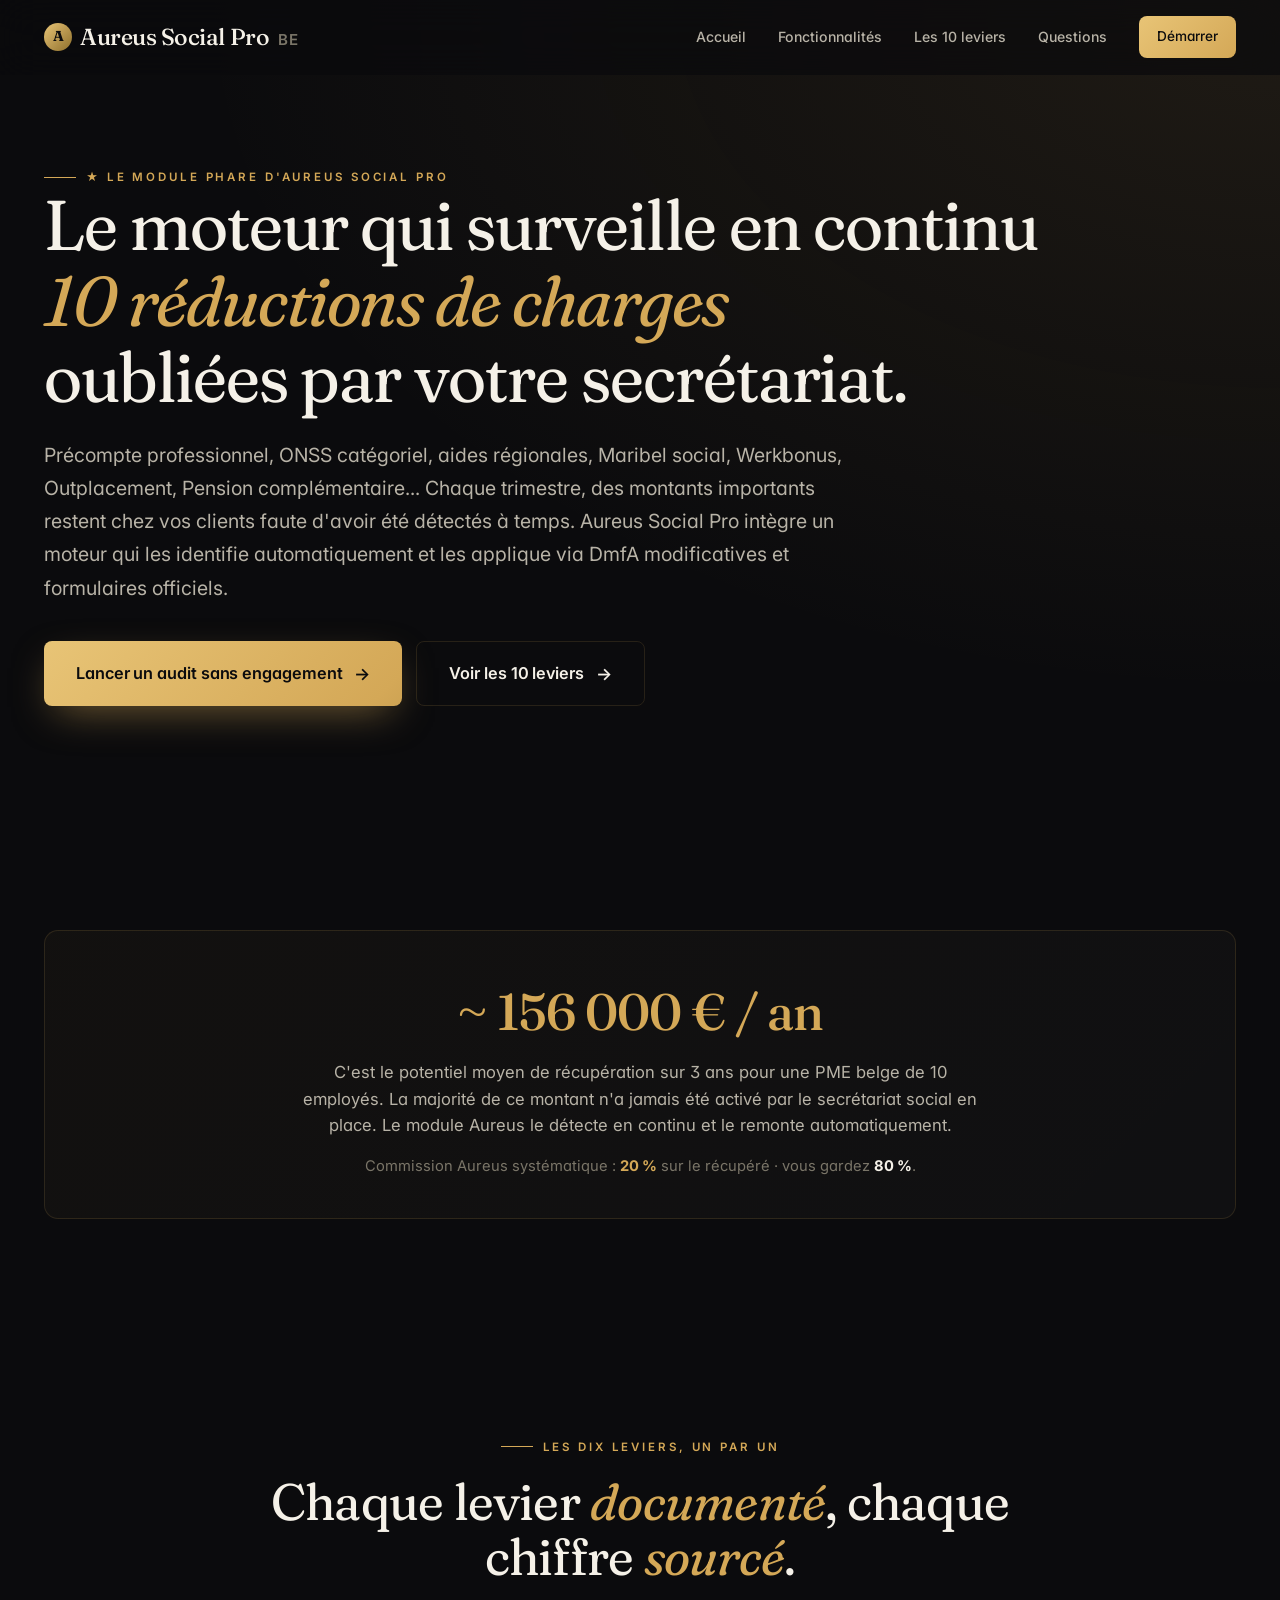
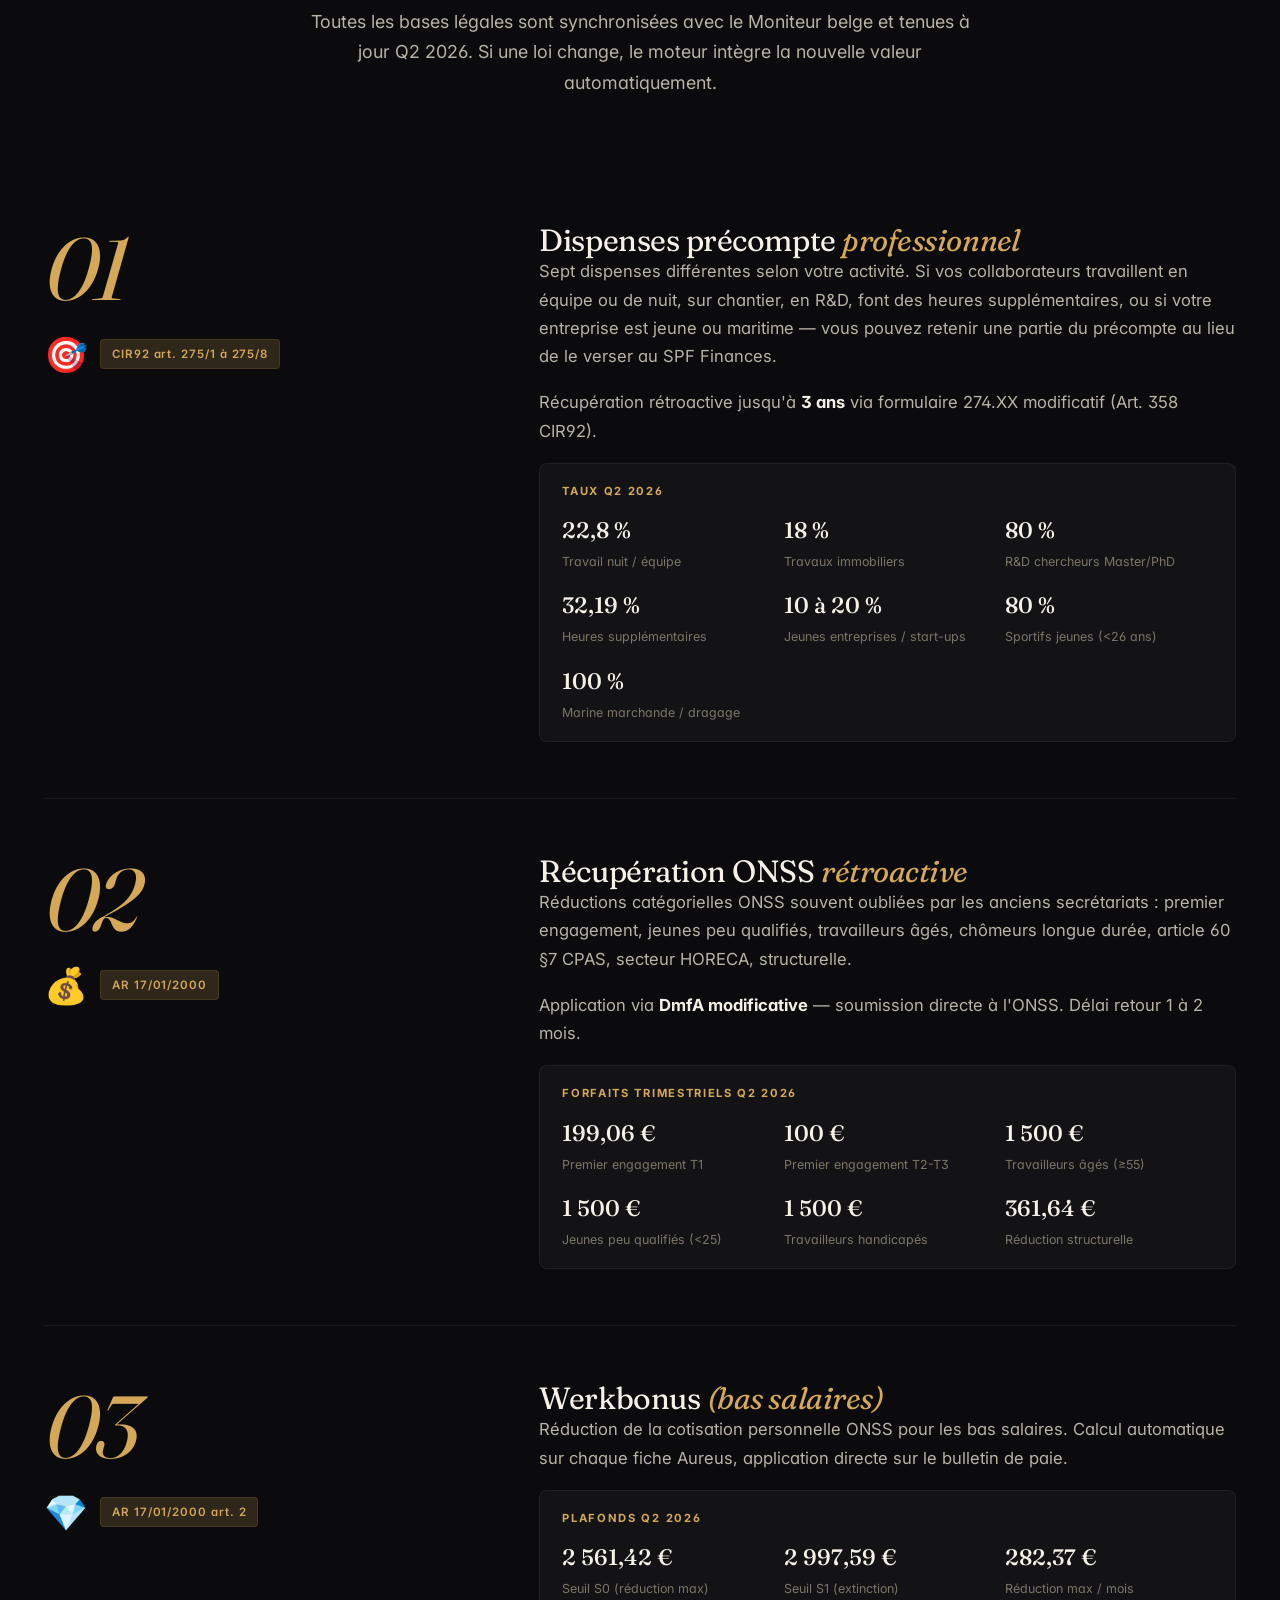
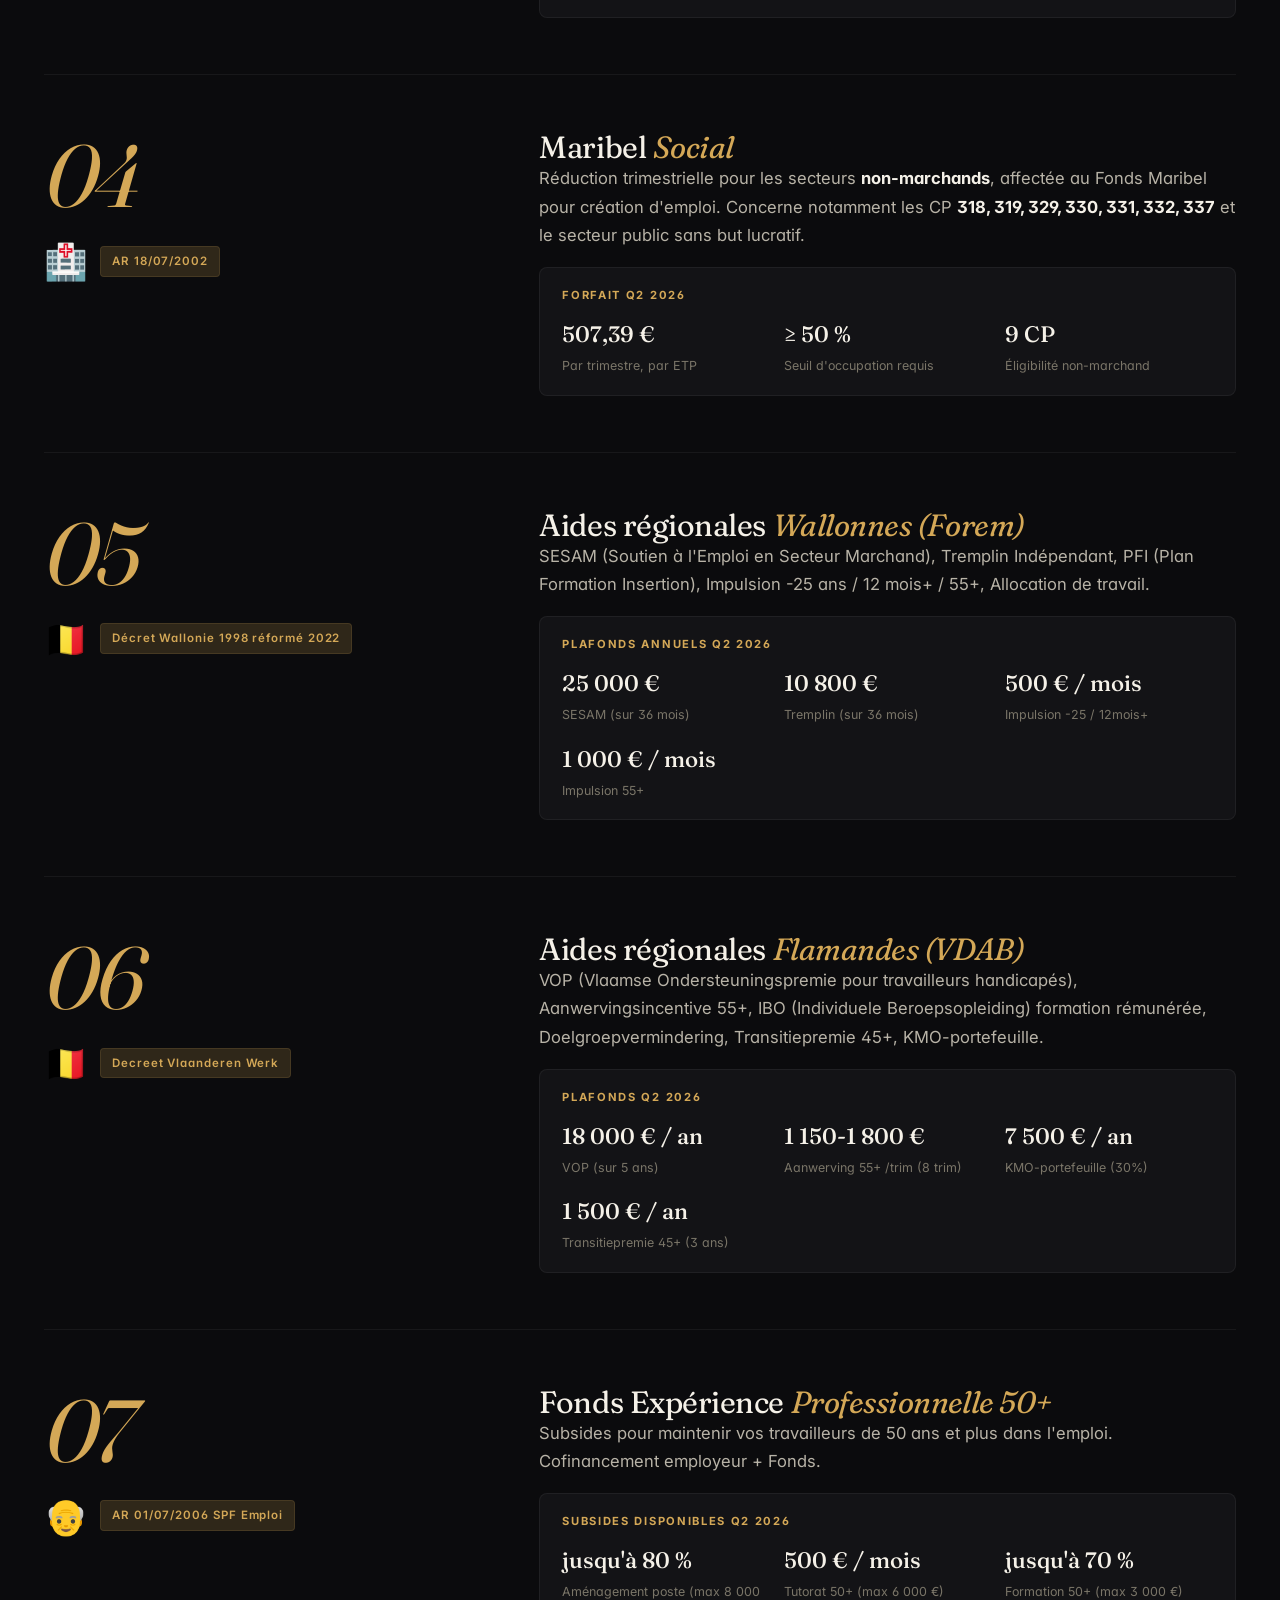
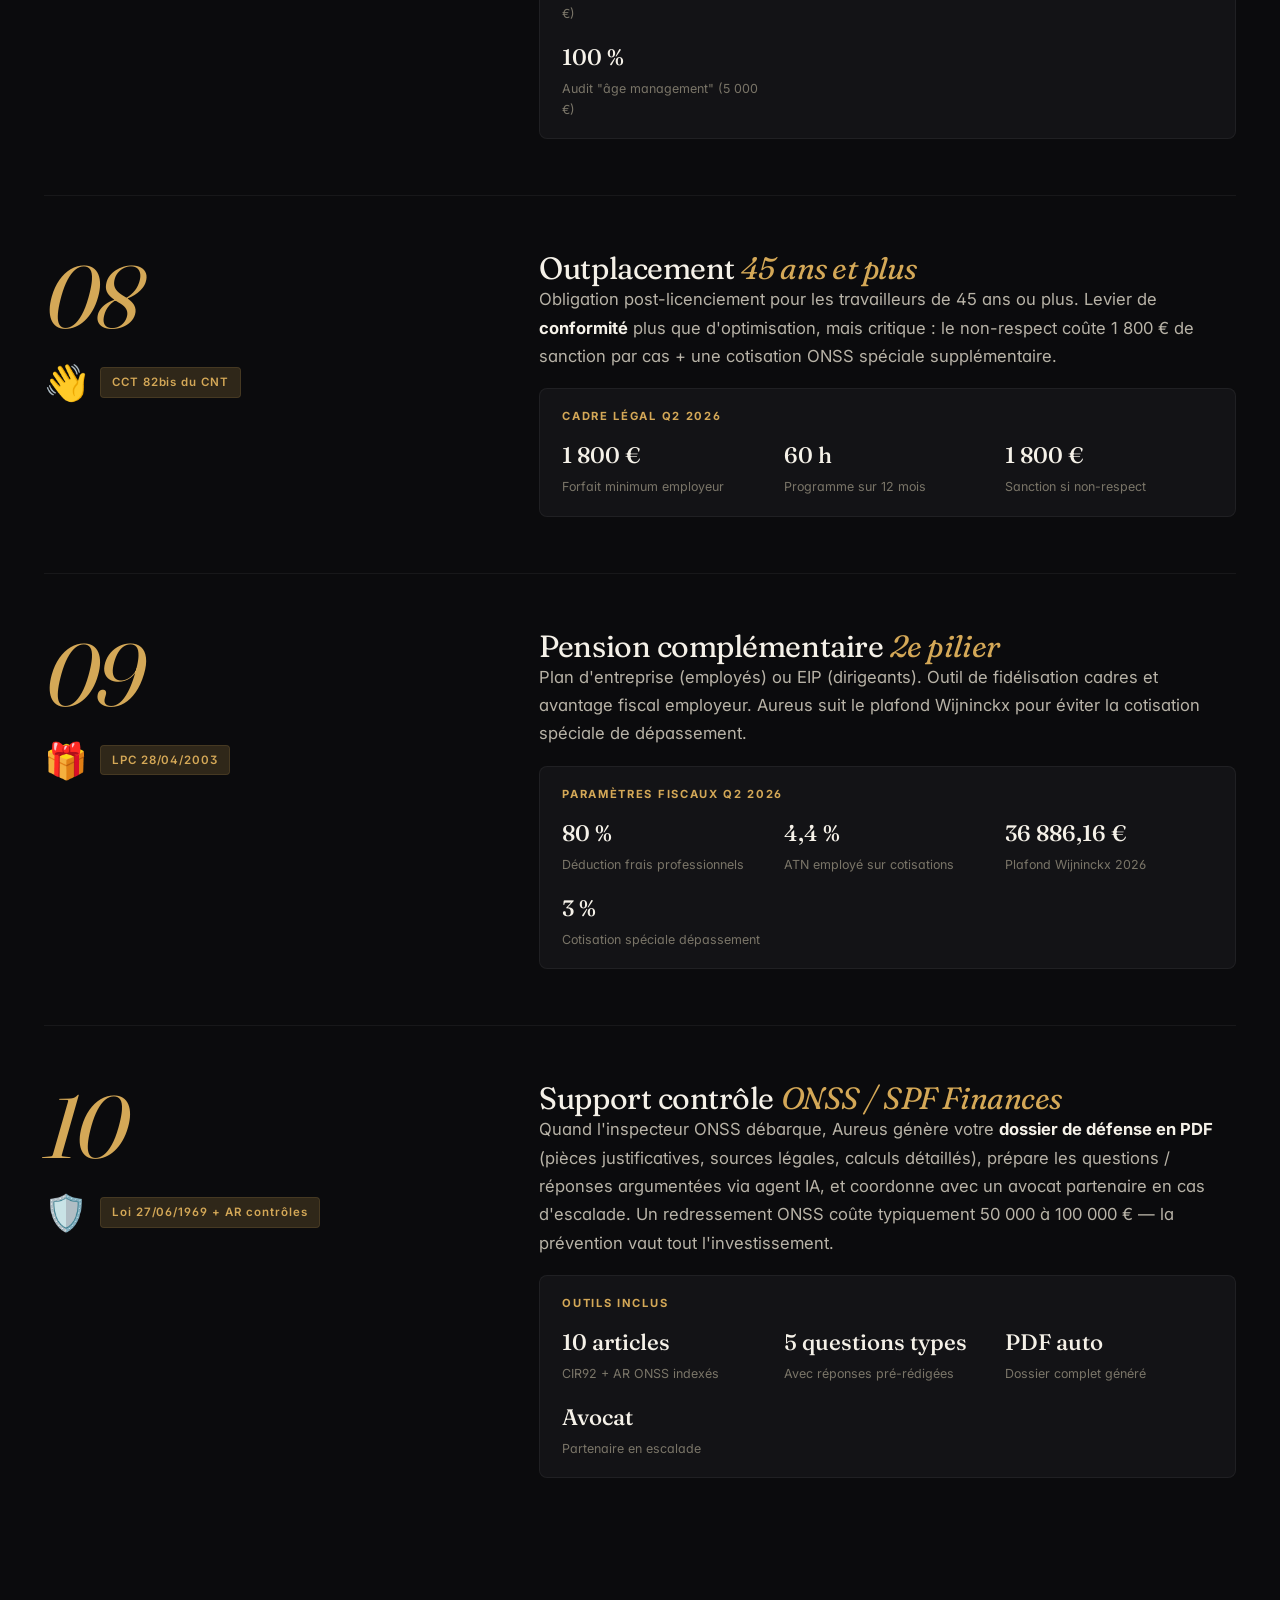
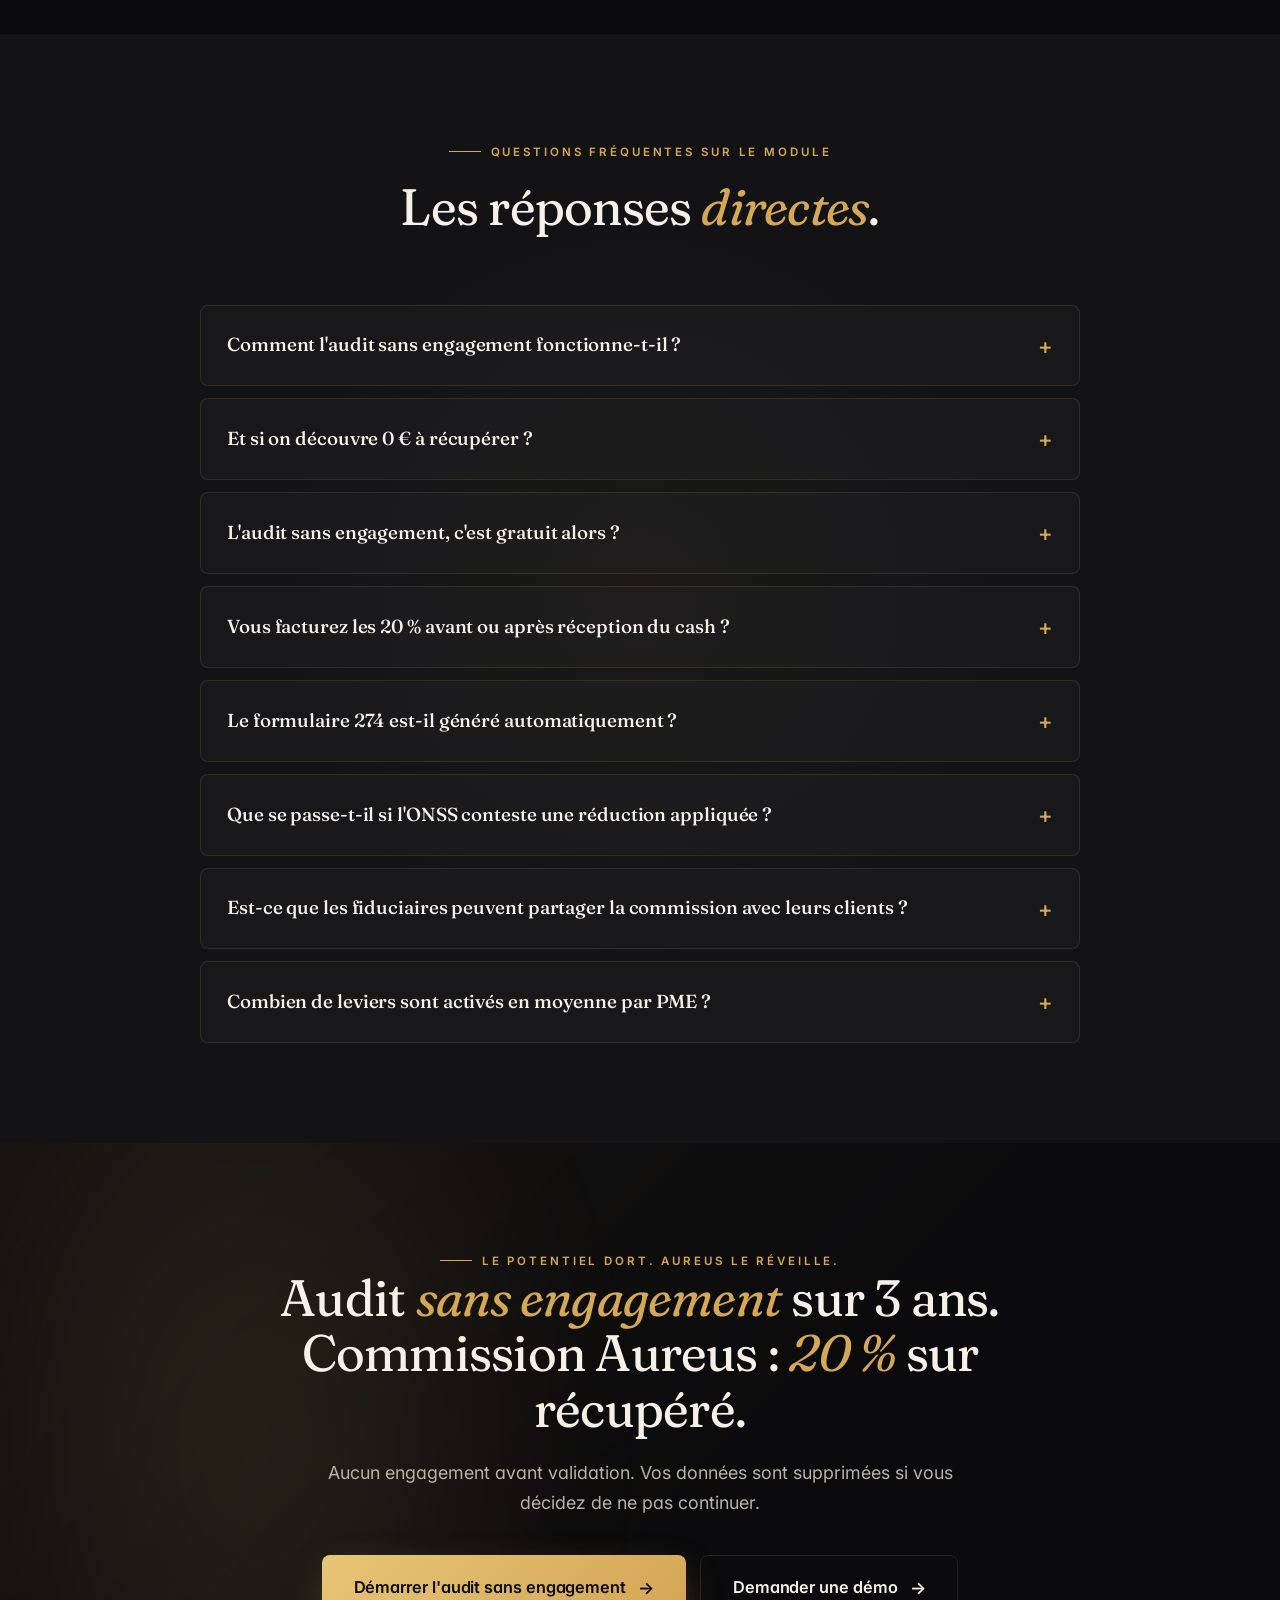
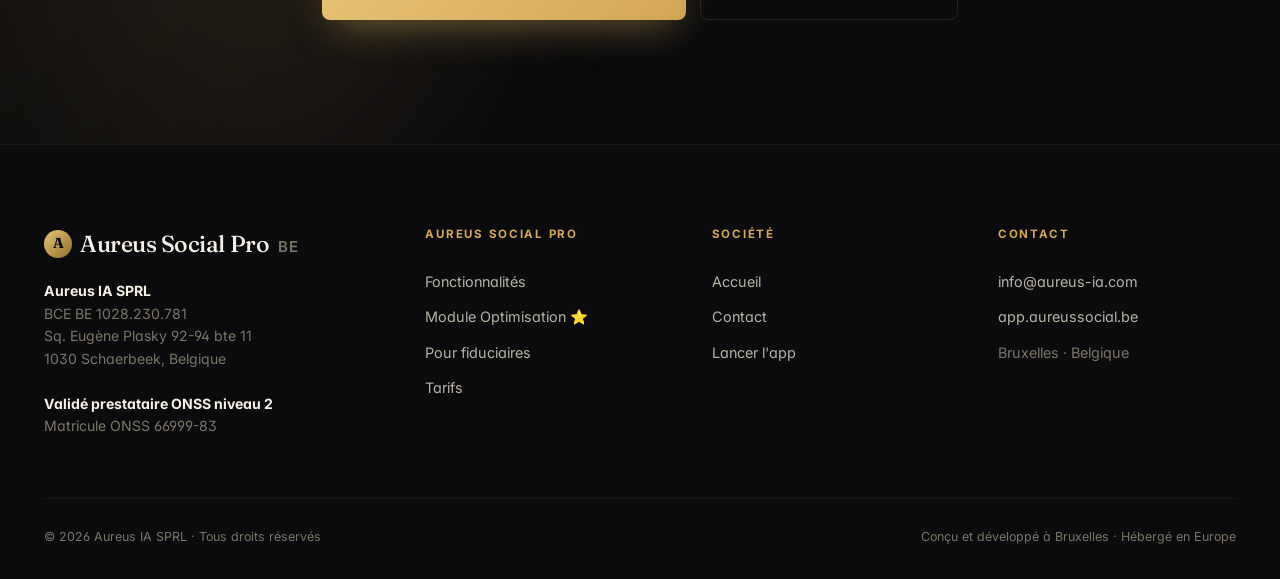
==== commit 8ec7e6c8: "fix: pricing systématique 20% partout — pas de gratuité cachée + ajout dernières fonctionnalités PRI" ====
--- a/optimisation.html
+++ b/optimisation.html
@@ -172,7 +172,7 @@
       Précompte professionnel, ONSS catégoriel, aides régionales, Maribel social, Werkbonus, Outplacement, Pension complémentaire... Chaque trimestre, des montants importants restent chez vos clients faute d'avoir été détectés à temps. Aureus Social Pro intègre un moteur qui les identifie automatiquement et les applique via DmfA modificatives et formulaires officiels.
     </p>
     <div class="hero-actions" data-reveal data-delay="3" style="margin-top: 36px;">
-      <a href="https://app.aureussocial.be" class="btn btn-gold btn-arrow btn-lg">Lancer un audit gratuit</a>
+      <a href="https://app.aureussocial.be" class="btn btn-gold btn-arrow btn-lg">Lancer un audit sans engagement</a>
       <a href="#leviers" class="btn btn-ghost btn-arrow btn-lg">Voir les 10 leviers</a>
     </div>
   </div>
@@ -184,6 +184,7 @@
     <div class="argbox" data-reveal>
       <div class="argbox-num">~ 156 000 € / an</div>
       <p>C'est le potentiel moyen de récupération sur 3 ans pour une PME belge de 10 employés. La majorité de ce montant n'a jamais été activé par le secrétariat social en place. Le module Aureus le détecte en continu et le remonte automatiquement.</p>
+      <p style="margin-top: 16px; font-size: .92rem; color: var(--ink-3);">Commission Aureus systématique : <strong style="color: var(--gold);">20 %</strong> sur le récupéré · vous gardez <strong style="color: var(--ink);">80 %</strong>.</p>
     </div>
   </div>
 </section>
@@ -474,7 +475,7 @@
 
     <div class="faq-grid">
       <details class="faq-item" data-reveal>
-        <summary>Comment l'audit gratuit fonctionne-t-il concrètement ?</summary>
+        <summary>Comment l'audit sans engagement fonctionne-t-il ?</summary>
         <div class="faq-body">
           Vous nous transmettez vos DmfA et fiches de paie des 12 derniers trimestres (l'export de votre secrétariat actuel suffit). Le moteur Aureus scanne les données et détecte automatiquement chaque levier applicable selon les CP, âges, salaires, et situations. Vous recevez un rapport PDF chiffré sous 5 jours ouvrables. <strong>Aucun engagement avant validation par vous.</strong>
         </div>
@@ -483,7 +484,14 @@
       <details class="faq-item" data-reveal>
         <summary>Et si on découvre 0 € à récupérer ?</summary>
         <div class="faq-body">
-          C'est rare mais ça arrive (entreprises déjà très bien optimisées). Dans ce cas : pas de commission, vous restez sur les 29 €/fiche standards et bénéficiez en continu du moteur de surveillance pour le futur. Dès qu'un changement (nouvel embauche, modification de CP, nouveau dispositif légal) crée une opportunité, vous êtes alerté.
+          C'est rare mais ça arrive (entreprises déjà très bien optimisées). Dans ce cas : <strong>aucune commission</strong> n'est due puisqu'il n'y a rien de récupéré. Vous restez sur les 29 €/fiche standards et bénéficiez en continu du moteur de surveillance pour le futur. Dès qu'un changement (nouvel embauche, modification de CP, nouveau dispositif légal) crée une opportunité, vous êtes alerté — et la commission de 20 % s'appliquera systématiquement sur le récupéré, comme sur l'audit initial.
+        </div>
+      </details>
+
+      <details class="faq-item" data-reveal>
+        <summary>L'audit sans engagement, c'est gratuit alors ?</summary>
+        <div class="faq-body">
+          <strong>Non</strong> — et c'est important d'être clair là-dessus. « Sans engagement » veut dire que vous ne payez rien tant qu'<em>aucune récupération n'a été validée par vous</em>. Mais dès qu'une réduction est récupérée (cash sur compte client, validé), la <strong>commission de 20 % s'applique systématiquement</strong>, audit initial compris. C'est le principe : on est rémunérés sur le résultat, pas sur l'effort. Si vous attendiez « gratuit pour toujours », ce n'est pas notre modèle.
         </div>
       </details>
 
@@ -529,10 +537,10 @@
 <section class="cta-final">
   <div class="container" style="position: relative; z-index: 2;">
     <span class="eyebrow" data-reveal>Le potentiel dort. Aureus le réveille.</span>
-    <h2 class="serif" data-reveal data-delay="1">Audit <em>gratuit</em> sur 3 ans.<br>Réponse PDF sous <em>5 jours</em>.</h2>
+    <h2 class="serif" data-reveal data-delay="1">Audit <em>sans engagement</em> sur 3 ans.<br>Commission Aureus : <em>20 %</em> sur récupéré.</h2>
     <p class="lead" data-reveal data-delay="2">Aucun engagement avant validation. Vos données sont supprimées si vous décidez de ne pas continuer.</p>
     <div class="hero-actions" style="justify-content: center;" data-reveal data-delay="3">
-      <a href="https://app.aureussocial.be" class="btn btn-gold btn-arrow btn-lg">Démarrer l'audit gratuit</a>
+      <a href="https://app.aureussocial.be" class="btn btn-gold btn-arrow btn-lg">Démarrer l'audit sans engagement</a>
       <a href="mailto:info@aureus-ia.com?subject=Démo%20module%20Optimisation" class="btn btn-ghost btn-arrow btn-lg">Demander une démo</a>
     </div>
   </div>
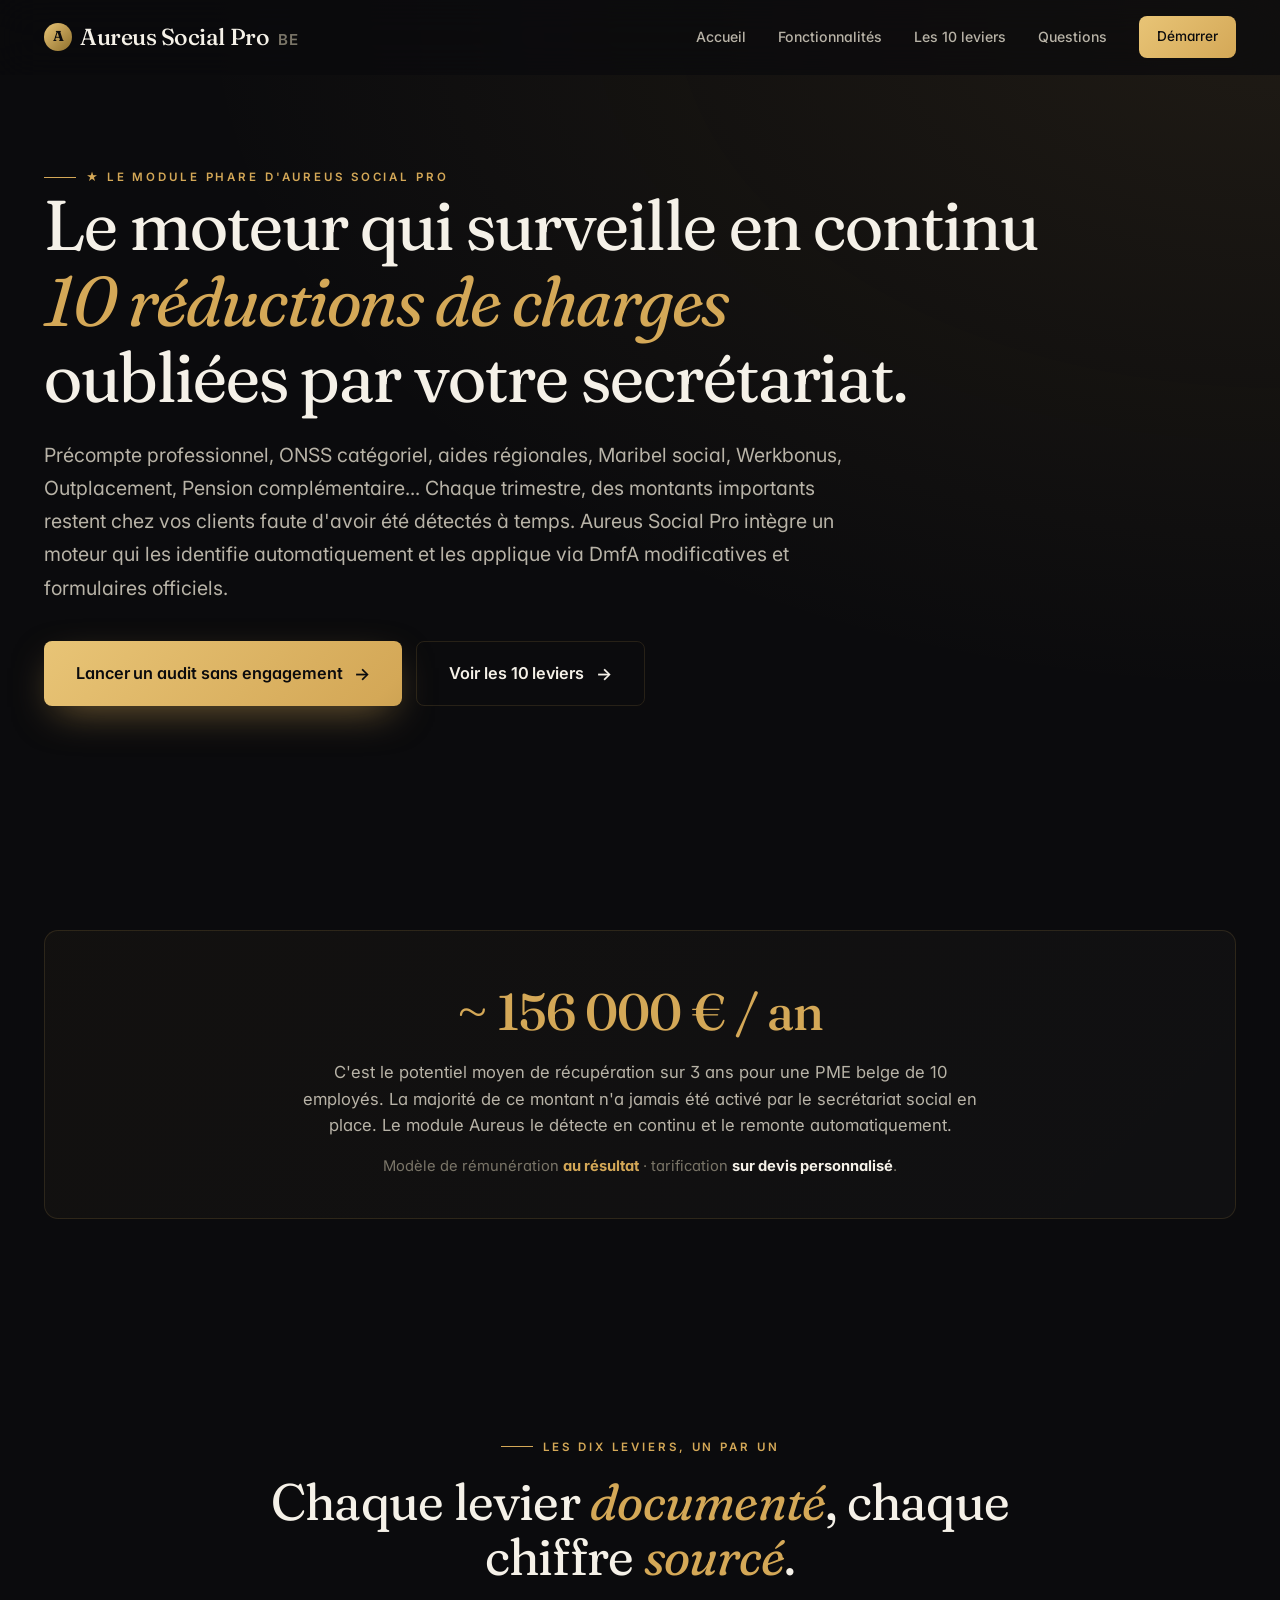
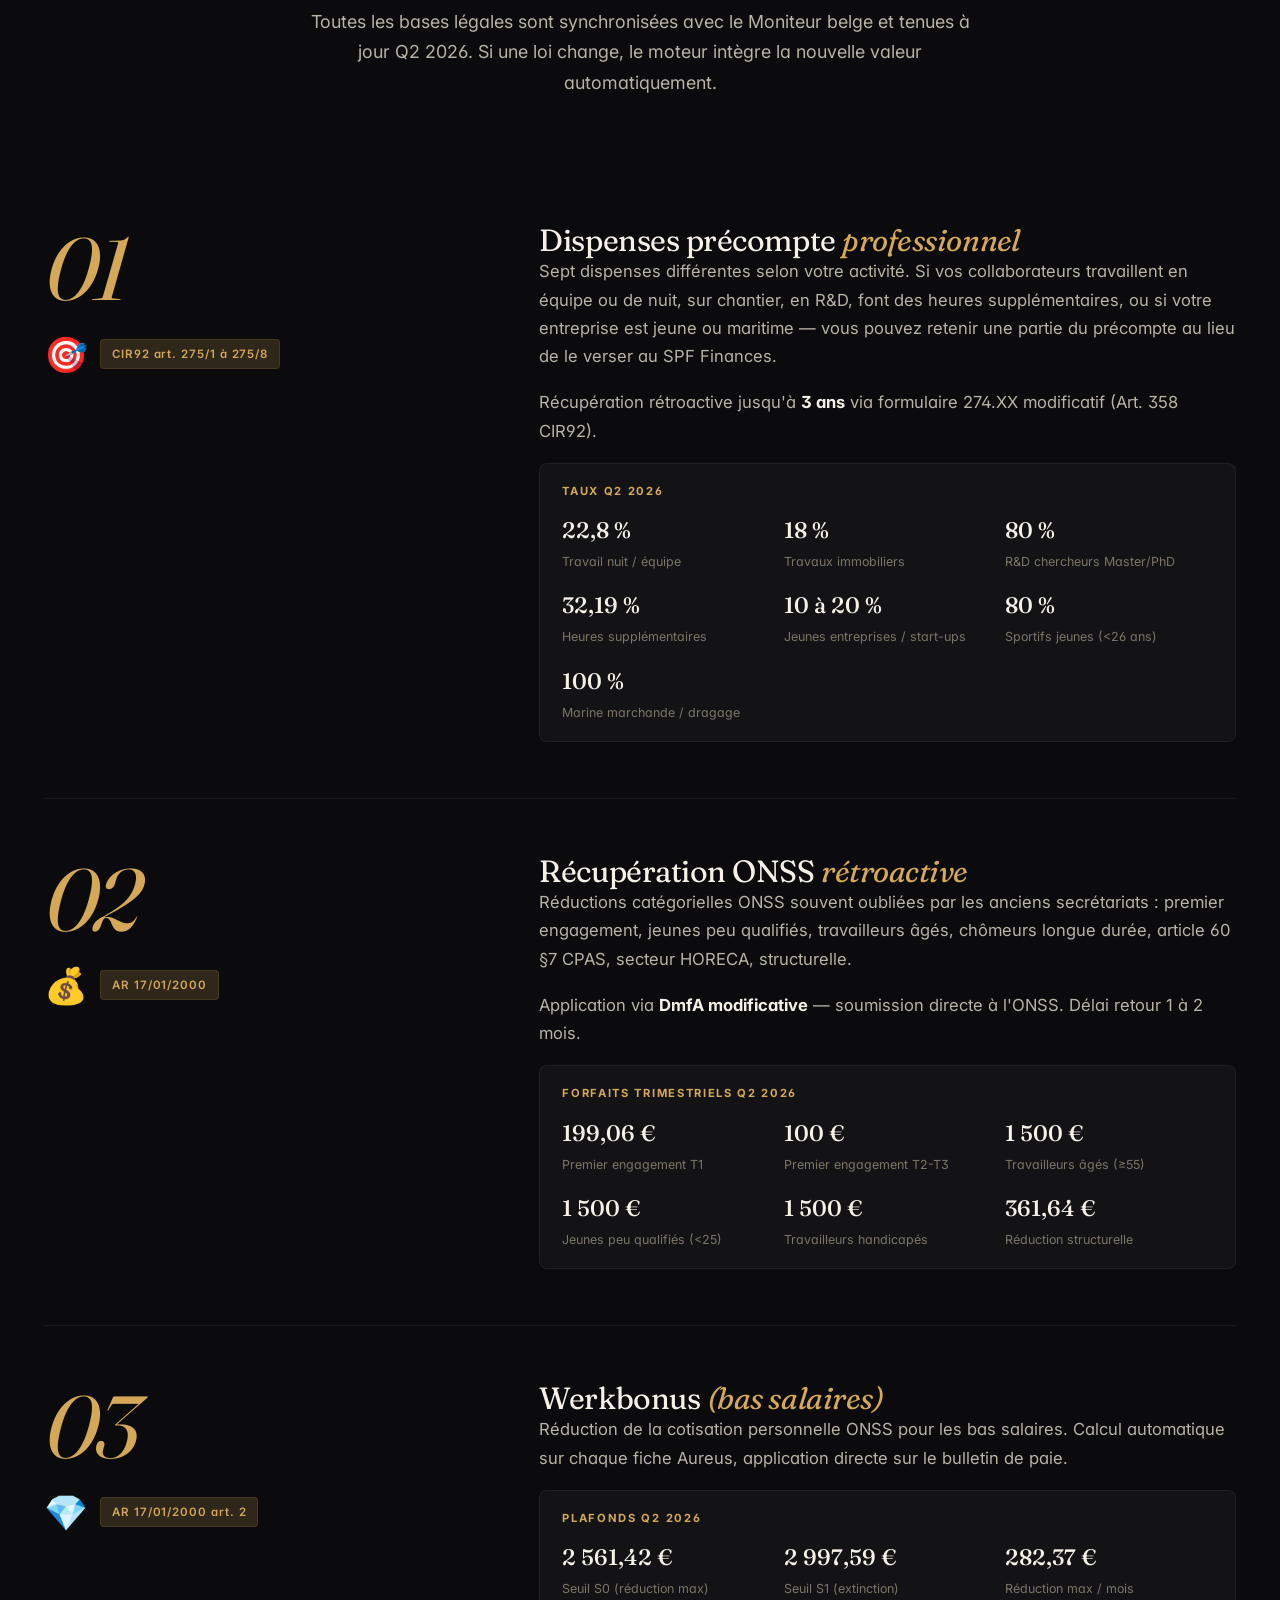
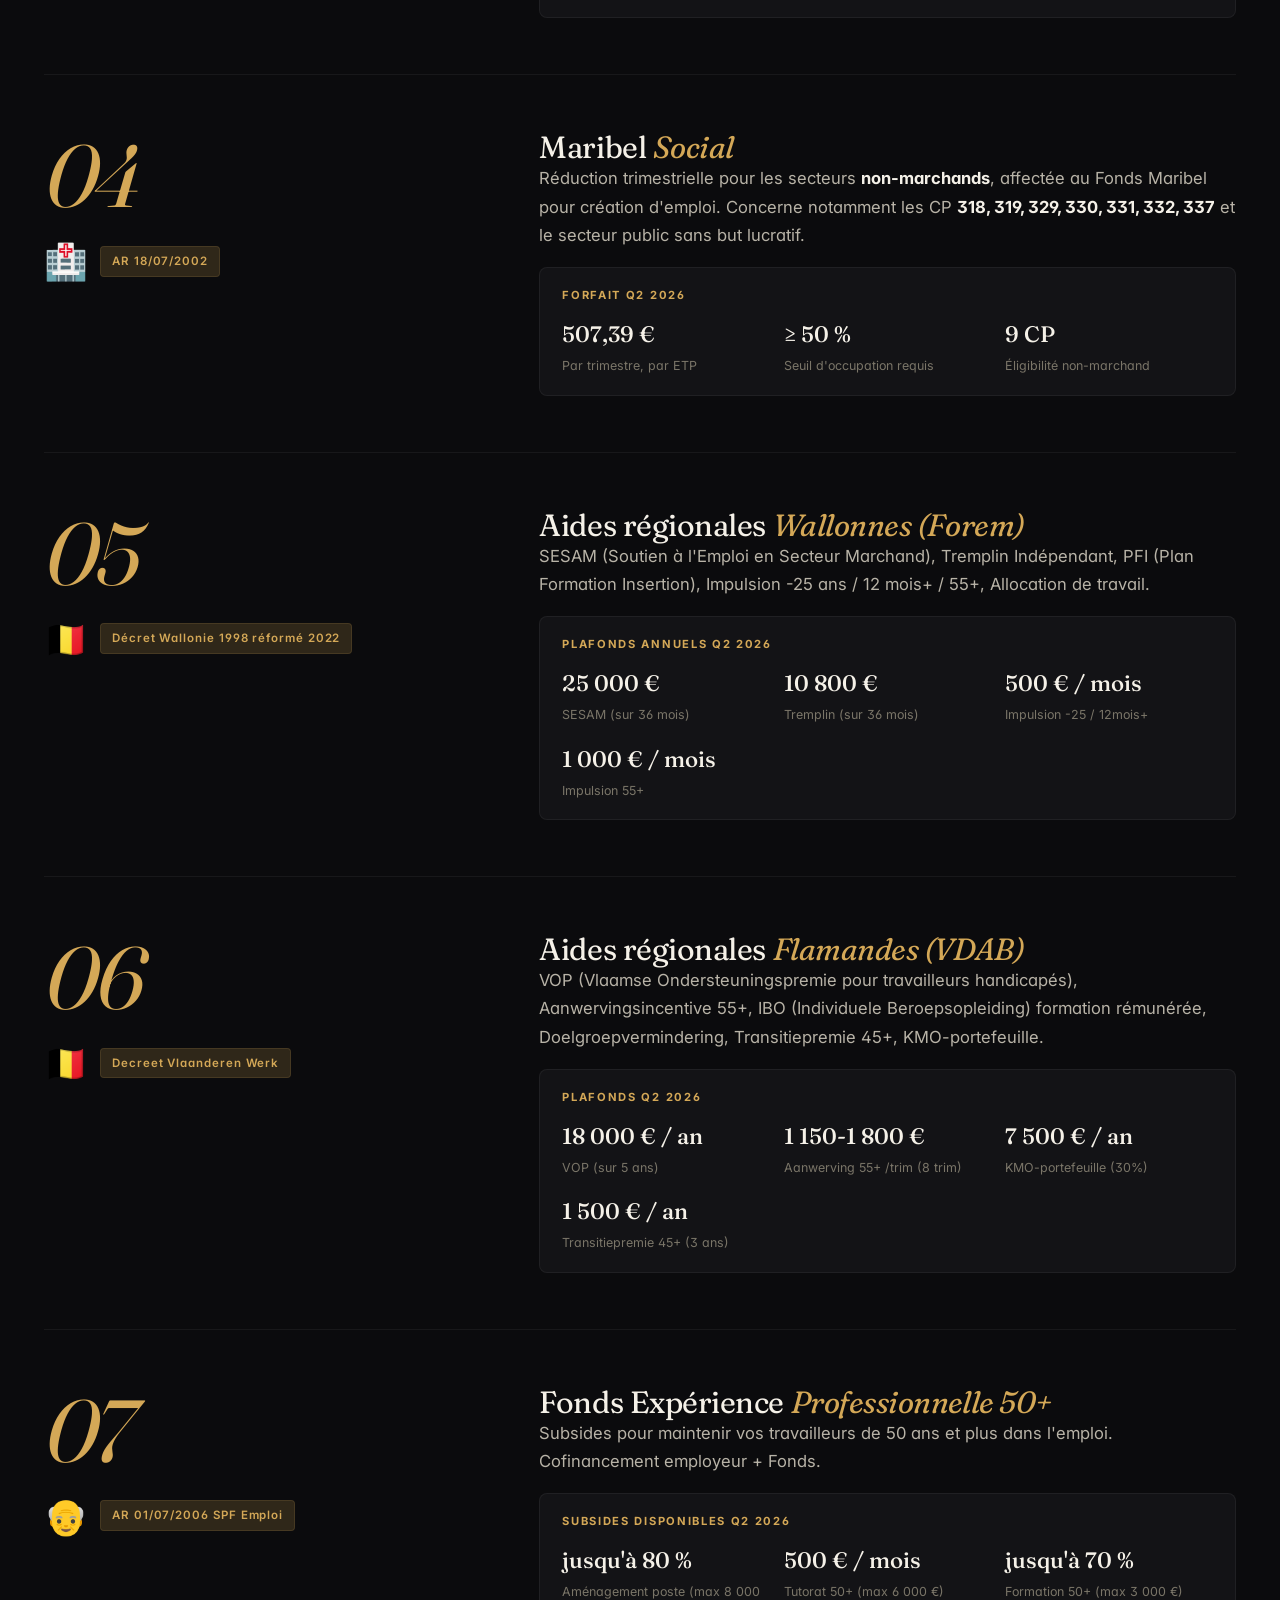
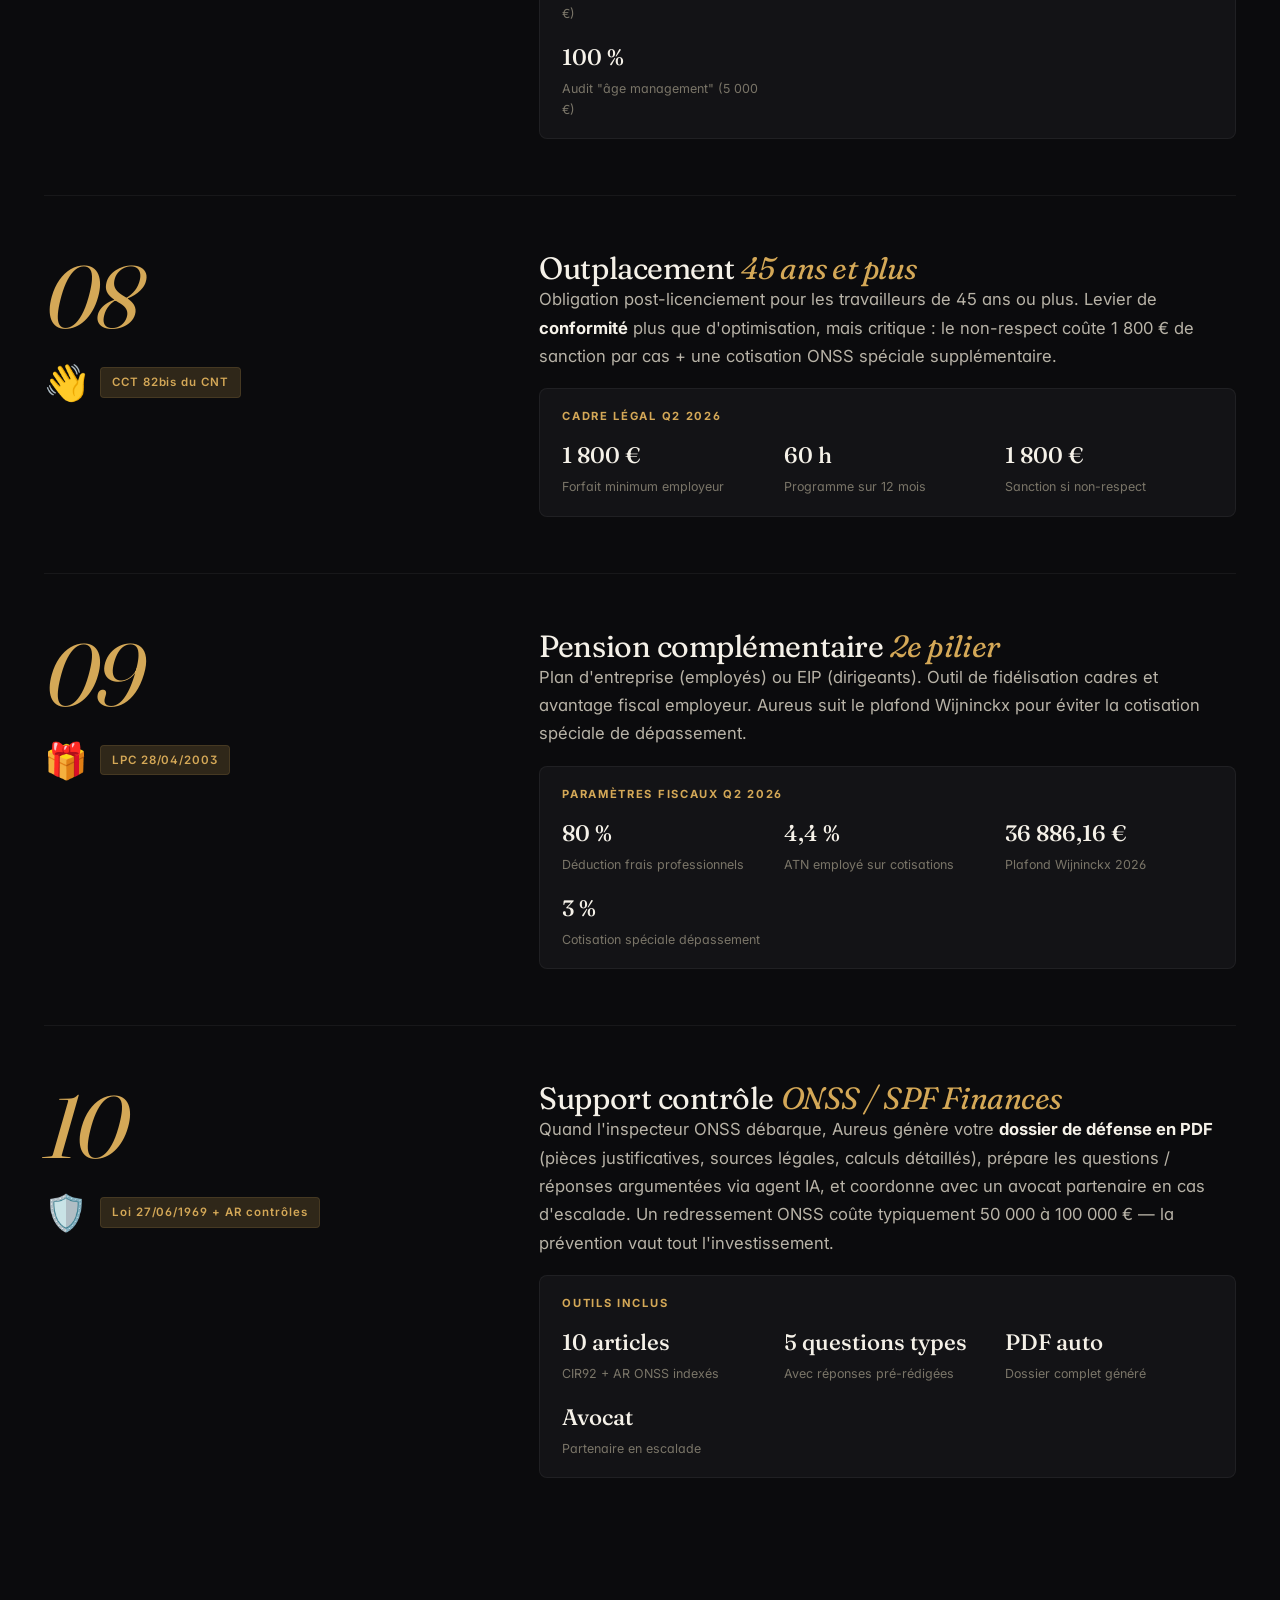
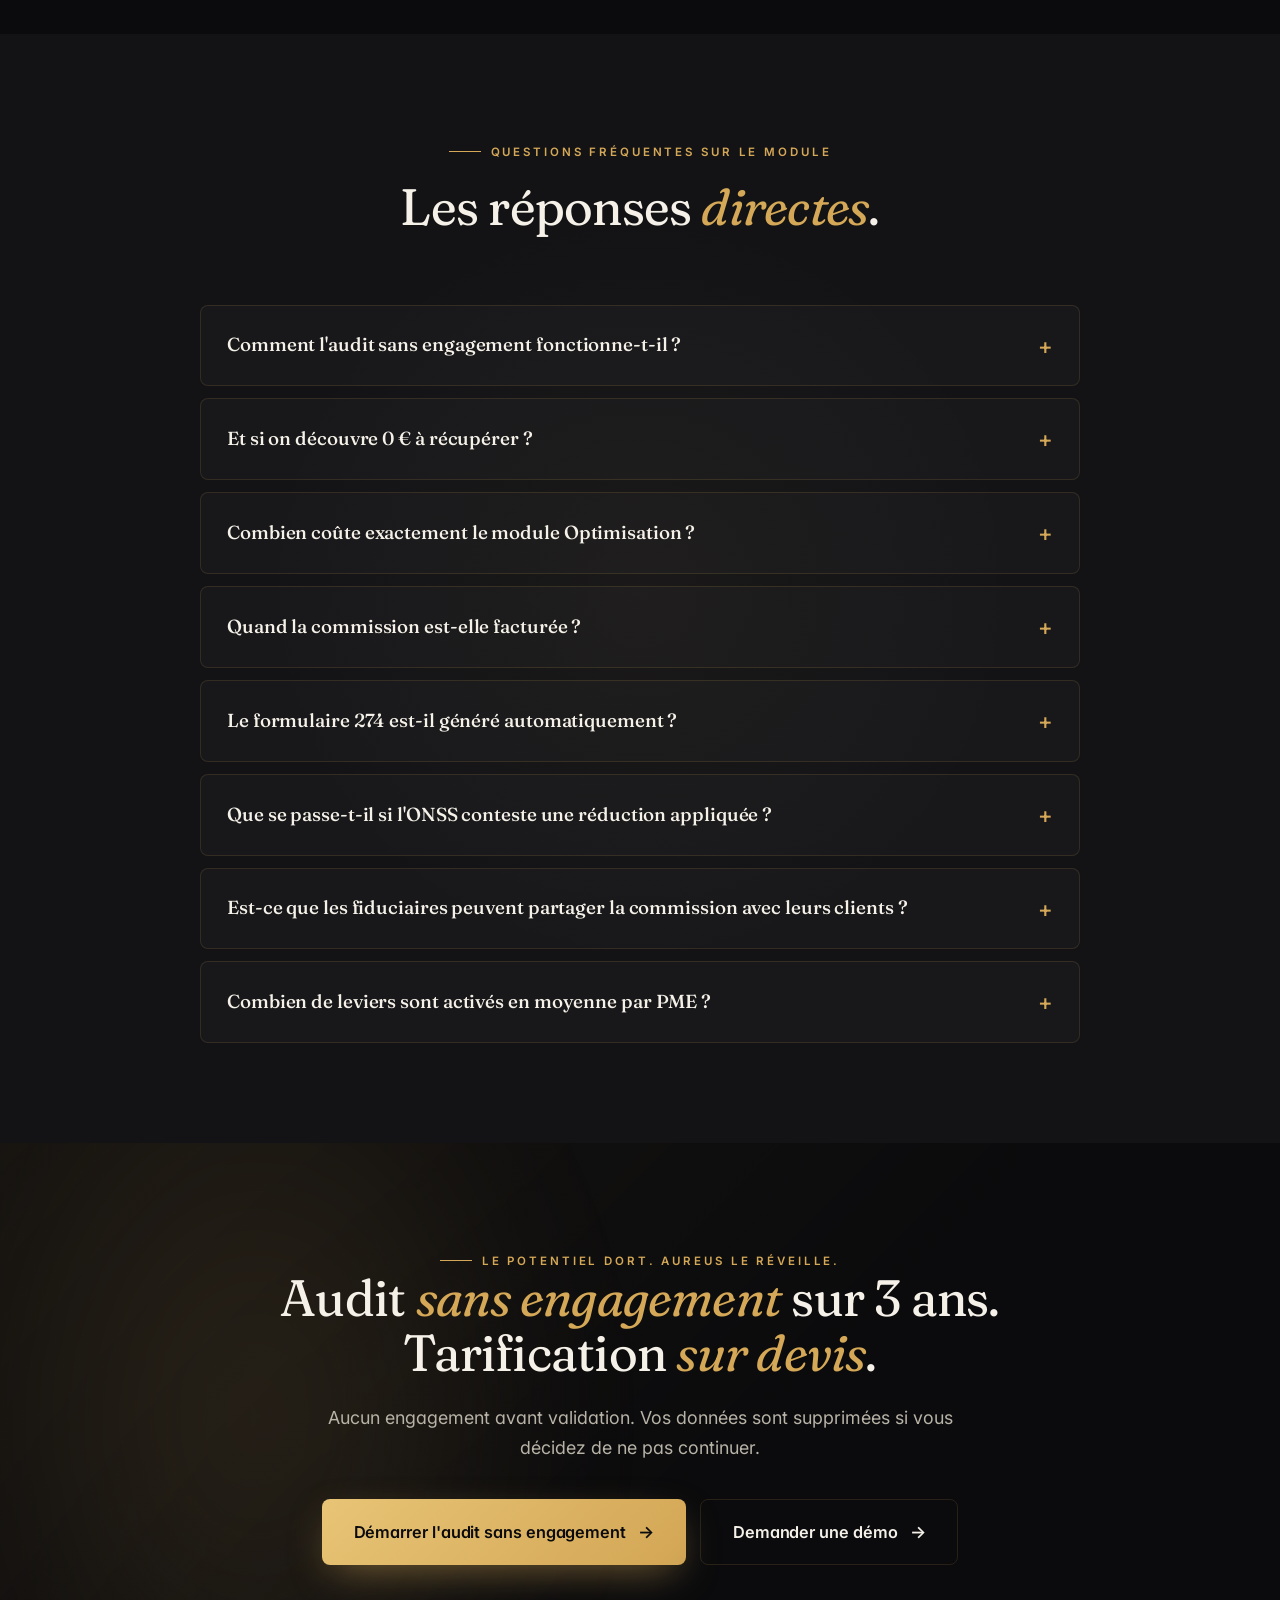
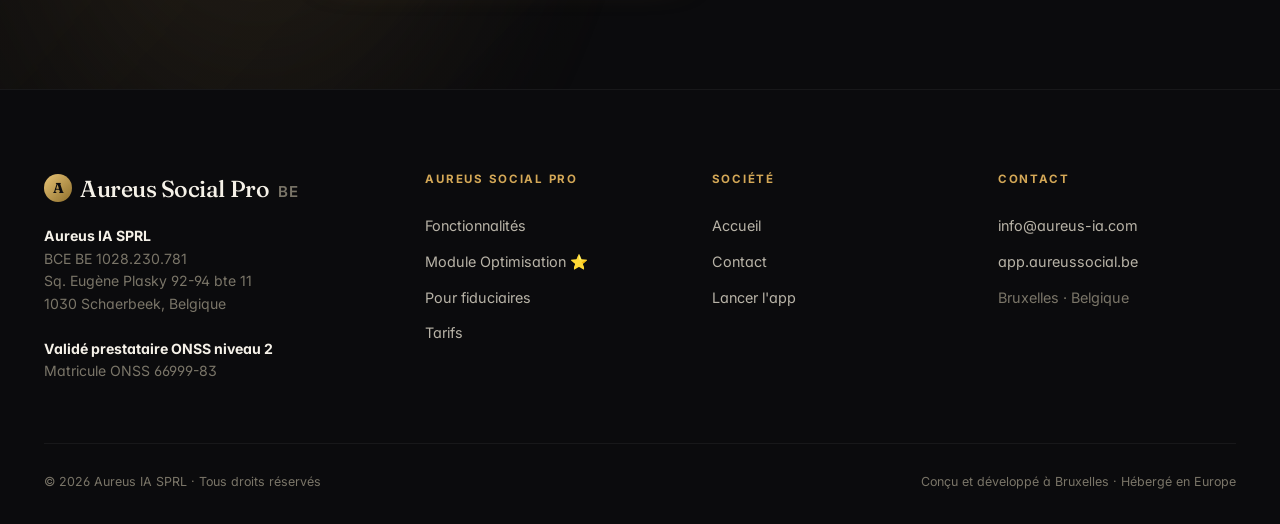
==== commit 8f01a72f: "feat: refonte pricing — offre gratuite jusqu'au 30/06/2026 + module Optim sur devis CHANGEMENT MAJEU" ====
--- a/optimisation.html
+++ b/optimisation.html
@@ -4,7 +4,7 @@
 <meta charset="UTF-8">
 <meta name="viewport" content="width=device-width, initial-scale=1.0">
 <title>Module Optimisation Fiscale & Sociale — Aureus Social Pro</title>
-<meta name="description" content="Le module phare d'Aureus Social Pro : 10 leviers de récupération de charges sociales et fiscales détectés automatiquement. Audit rétroactif 3 ans. Commission 20% sur récupéré.">
+<meta name="description" content="Le module phare d'Aureus Social Pro : 10 leviers de récupération de charges sociales et fiscales détectés automatiquement. Audit rétroactif 3 ans sans engagement. Tarification sur devis personnalisé.">
 
 <link rel="preconnect" href="https://fonts.googleapis.com">
 <link rel="preconnect" href="https://fonts.gstatic.com" crossorigin>
@@ -184,7 +184,7 @@
     <div class="argbox" data-reveal>
       <div class="argbox-num">~ 156 000 € / an</div>
       <p>C'est le potentiel moyen de récupération sur 3 ans pour une PME belge de 10 employés. La majorité de ce montant n'a jamais été activé par le secrétariat social en place. Le module Aureus le détecte en continu et le remonte automatiquement.</p>
-      <p style="margin-top: 16px; font-size: .92rem; color: var(--ink-3);">Commission Aureus systématique : <strong style="color: var(--gold);">20 %</strong> sur le récupéré · vous gardez <strong style="color: var(--ink);">80 %</strong>.</p>
+      <p style="margin-top: 16px; font-size: .92rem; color: var(--ink-3);">Modèle de rémunération <strong style="color: var(--gold);">au résultat</strong> · tarification <strong style="color: var(--ink);">sur devis personnalisé</strong>.</p>
     </div>
   </div>
 </section>
@@ -484,21 +484,21 @@
       <details class="faq-item" data-reveal>
         <summary>Et si on découvre 0 € à récupérer ?</summary>
         <div class="faq-body">
-          C'est rare mais ça arrive (entreprises déjà très bien optimisées). Dans ce cas : <strong>aucune commission</strong> n'est due puisqu'il n'y a rien de récupéré. Vous restez sur les 29 €/fiche standards et bénéficiez en continu du moteur de surveillance pour le futur. Dès qu'un changement (nouvel embauche, modification de CP, nouveau dispositif légal) crée une opportunité, vous êtes alerté — et la commission de 20 % s'appliquera systématiquement sur le récupéré, comme sur l'audit initial.
-        </div>
-      </details>
-
-      <details class="faq-item" data-reveal>
-        <summary>L'audit sans engagement, c'est gratuit alors ?</summary>
-        <div class="faq-body">
-          <strong>Non</strong> — et c'est important d'être clair là-dessus. « Sans engagement » veut dire que vous ne payez rien tant qu'<em>aucune récupération n'a été validée par vous</em>. Mais dès qu'une réduction est récupérée (cash sur compte client, validé), la <strong>commission de 20 % s'applique systématiquement</strong>, audit initial compris. C'est le principe : on est rémunérés sur le résultat, pas sur l'effort. Si vous attendiez « gratuit pour toujours », ce n'est pas notre modèle.
-        </div>
-      </details>
-
-      <details class="faq-item" data-reveal>
-        <summary>Vous facturez les 20 % avant ou après réception du cash ?</summary>
-        <div class="faq-body">
-          <strong>Après réception effective</strong> sur le compte du client. La facture Aureus est émise une fois le virement ONSS / SPF Finances reçu, pas avant. Cela garantit que vous ne payez que sur résultat tangible.
+          C'est rare mais ça arrive (entreprises déjà très bien optimisées). Dans ce cas : <strong>aucune facture</strong> Aureus n'est émise puisqu'il n'y a rien de récupéré — c'est l'avantage du modèle au résultat. Vous bénéficiez ensuite en continu du moteur de surveillance pour le futur, et dès qu'un changement (nouvel embauche, modification de CP, nouveau dispositif légal) crée une opportunité, vous êtes alerté.
+        </div>
+      </details>
+
+      <details class="faq-item" data-reveal>
+        <summary>Combien coûte exactement le module Optimisation ?</summary>
+        <div class="faq-body">
+          La tarification est <strong>sur devis personnalisé</strong> car chaque dossier est différent (taille, CP, ancienneté, région, profil des salariés). Le modèle est <strong>au résultat</strong> : aucun frais fixe, aucun setup fee, aucun minimum garanti. Vous ne payez qu'un pourcentage convenu d'avance sur ce qui est effectivement récupéré et viré sur votre compte. Pour information, les cabinets externes facturent généralement <strong>25 à 30 %</strong> ; nous nous positionnons systématiquement en dessous et la proposition est négociée selon le volume détecté lors de l'audit initial.
+        </div>
+      </details>
+
+      <details class="faq-item" data-reveal>
+        <summary>Quand la commission est-elle facturée ?</summary>
+        <div class="faq-body">
+          <strong>Après réception effective</strong> du virement ONSS ou SPF Finances sur le compte du client. La facture Aureus est émise une fois le cash arrivé chez vous, pas avant. Cela garantit que vous ne payez que sur résultat tangible et déjà encaissé.
         </div>
       </details>
 
@@ -537,7 +537,7 @@
 <section class="cta-final">
   <div class="container" style="position: relative; z-index: 2;">
     <span class="eyebrow" data-reveal>Le potentiel dort. Aureus le réveille.</span>
-    <h2 class="serif" data-reveal data-delay="1">Audit <em>sans engagement</em> sur 3 ans.<br>Commission Aureus : <em>20 %</em> sur récupéré.</h2>
+    <h2 class="serif" data-reveal data-delay="1">Audit <em>sans engagement</em> sur 3 ans.<br>Tarification <em>sur devis</em>.</h2>
     <p class="lead" data-reveal data-delay="2">Aucun engagement avant validation. Vos données sont supprimées si vous décidez de ne pas continuer.</p>
     <div class="hero-actions" style="justify-content: center;" data-reveal data-delay="3">
       <a href="https://app.aureussocial.be" class="btn btn-gold btn-arrow btn-lg">Démarrer l'audit sans engagement</a>
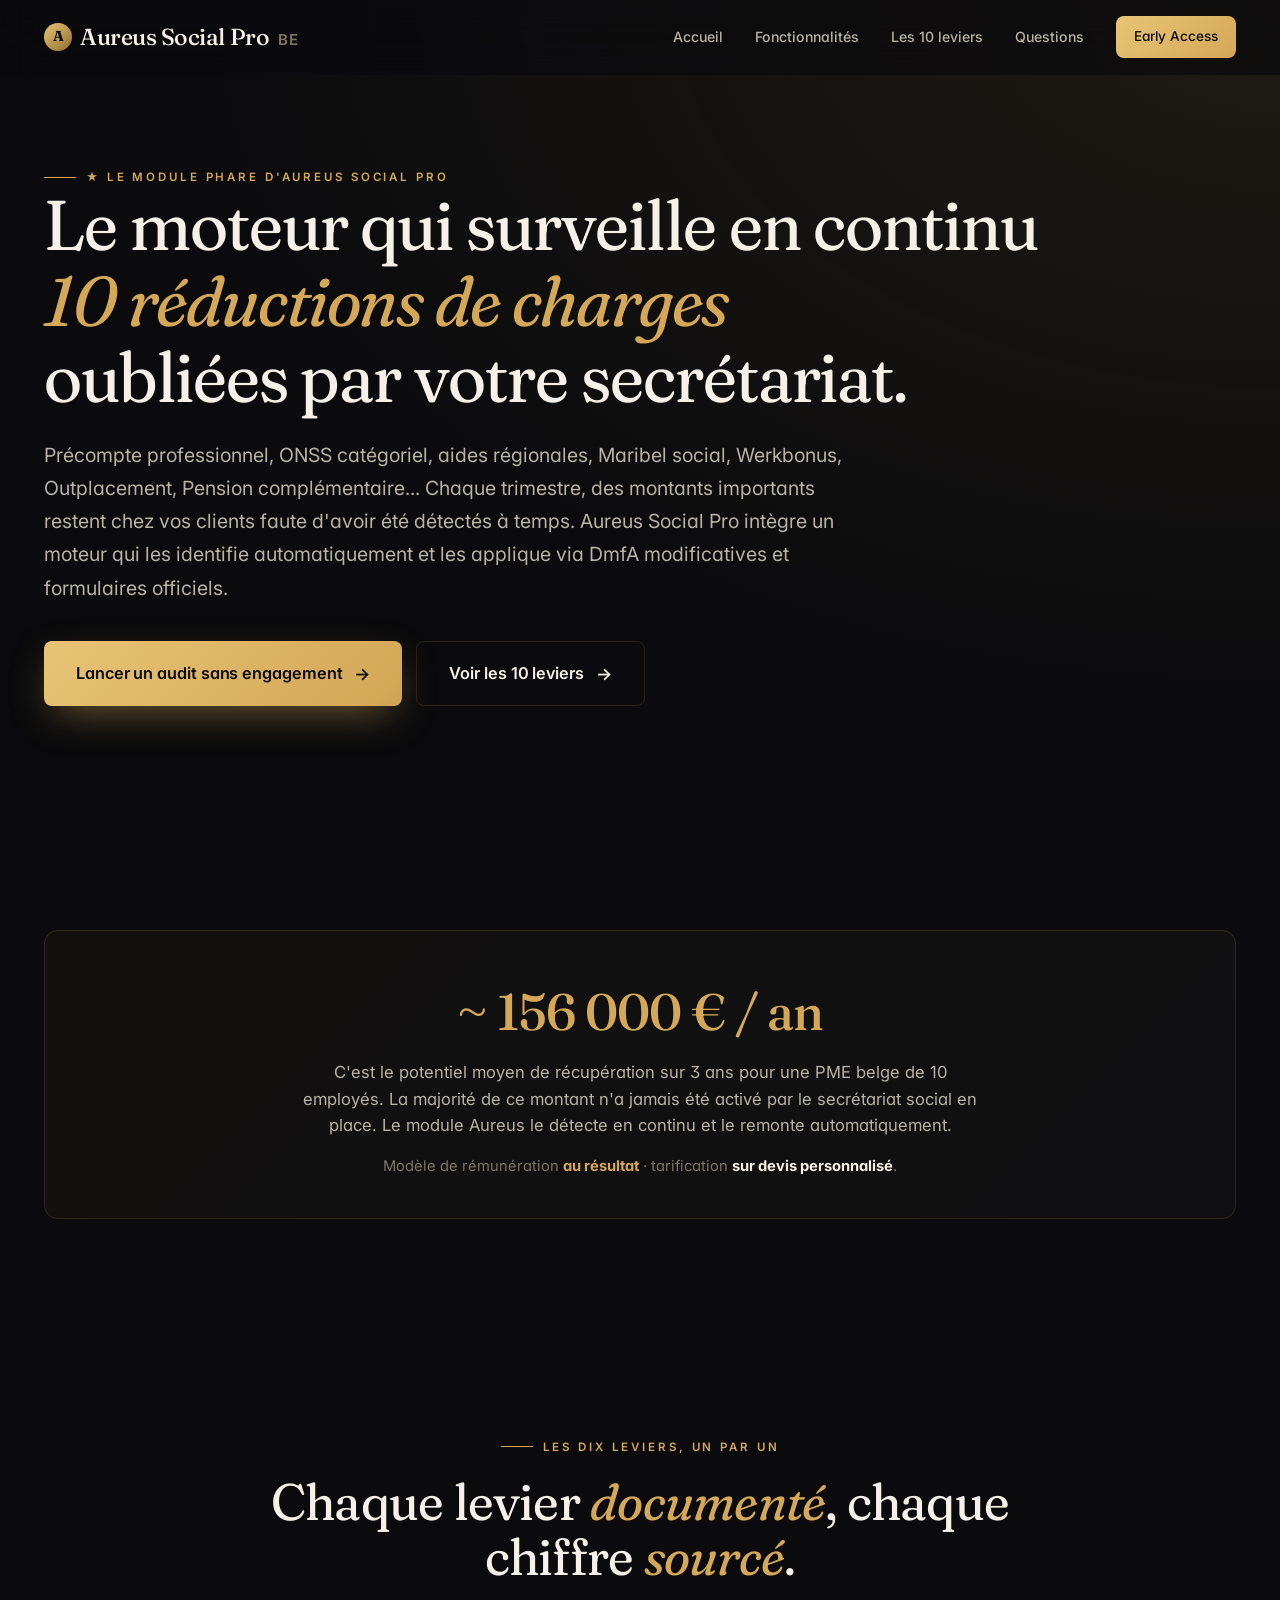
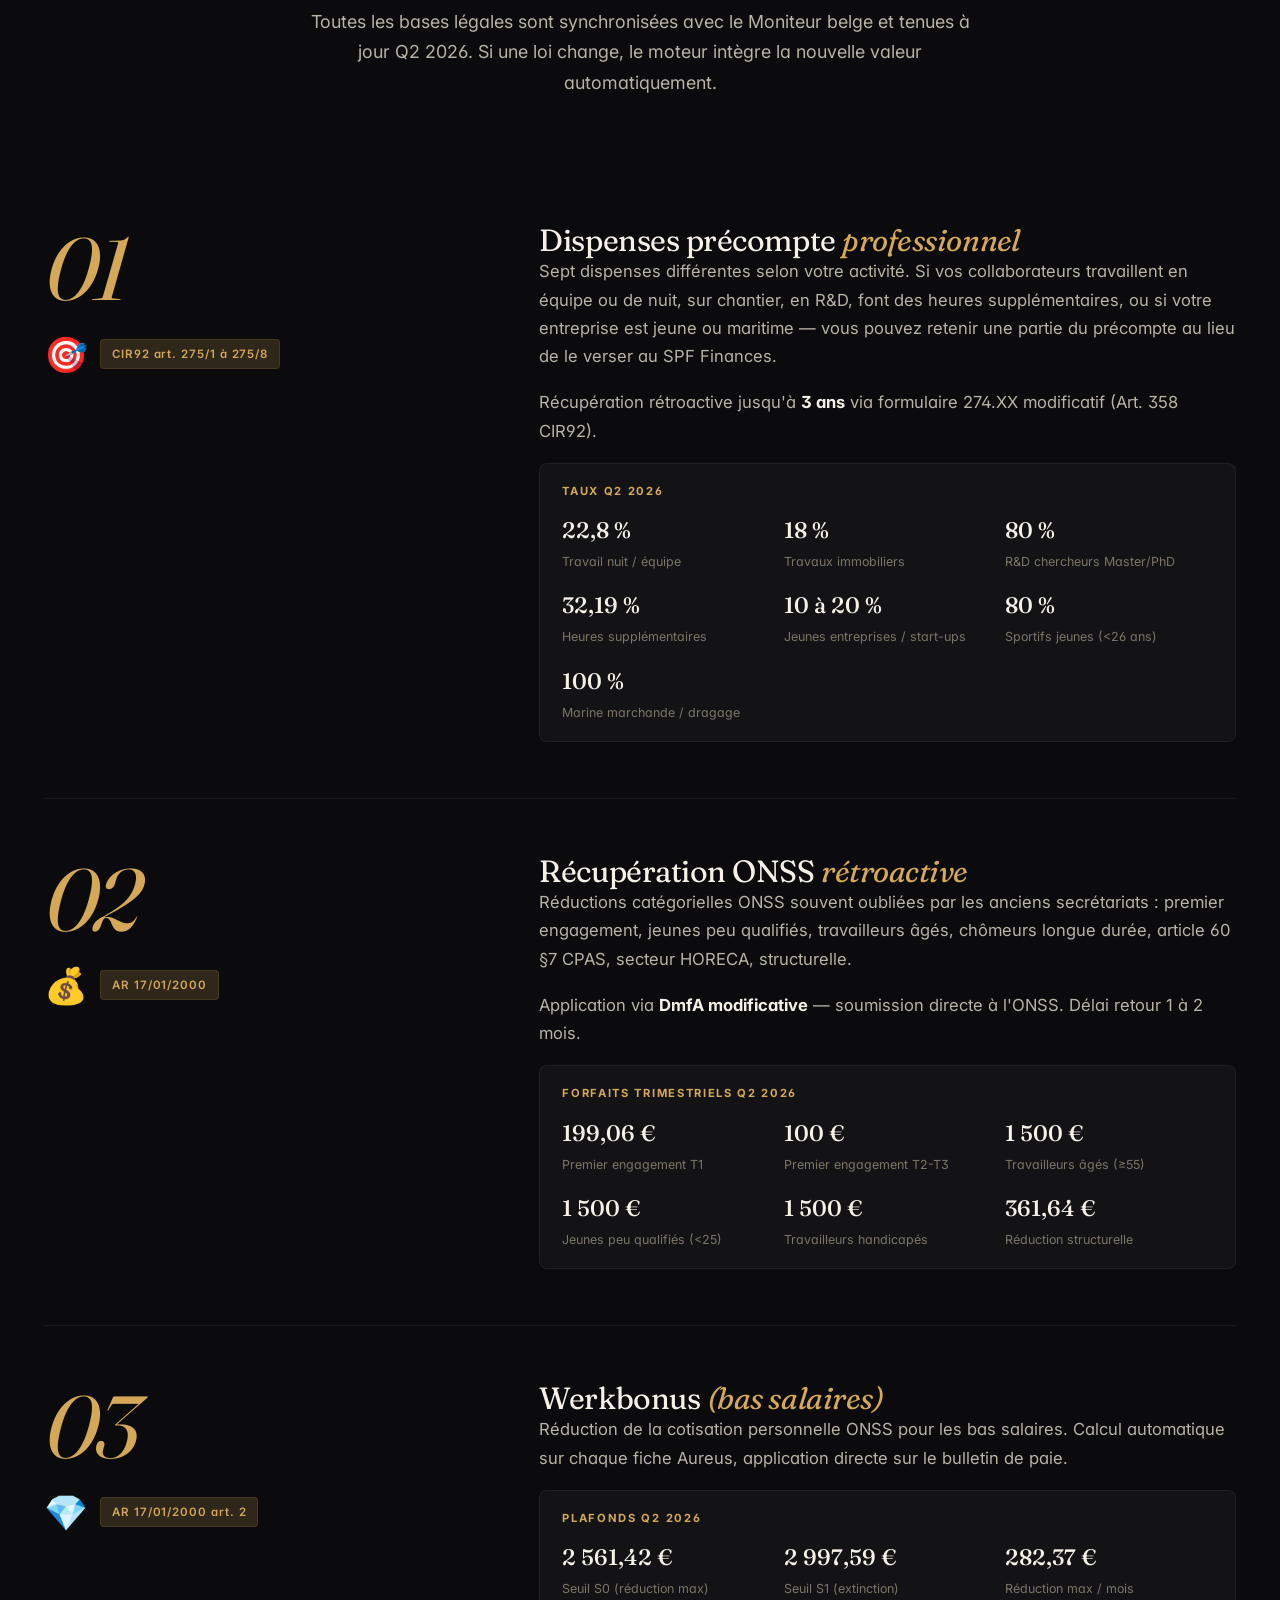
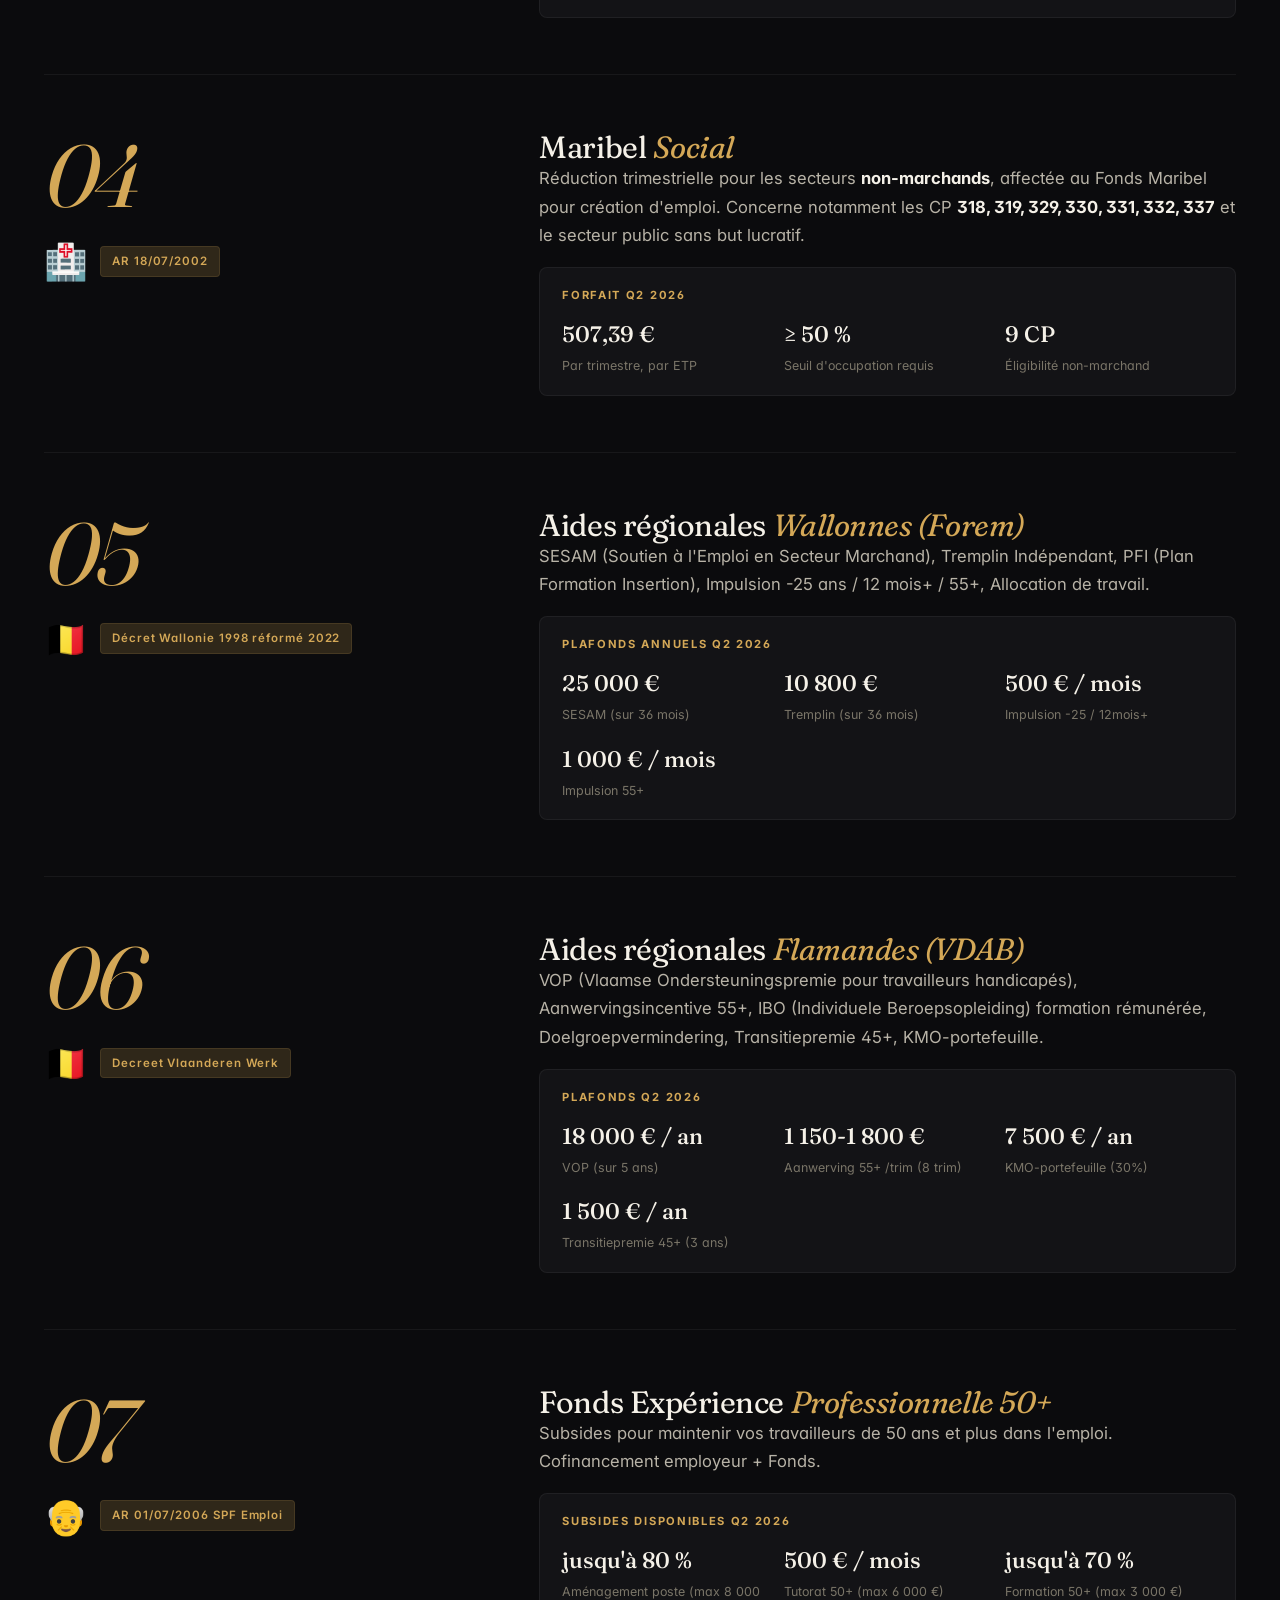
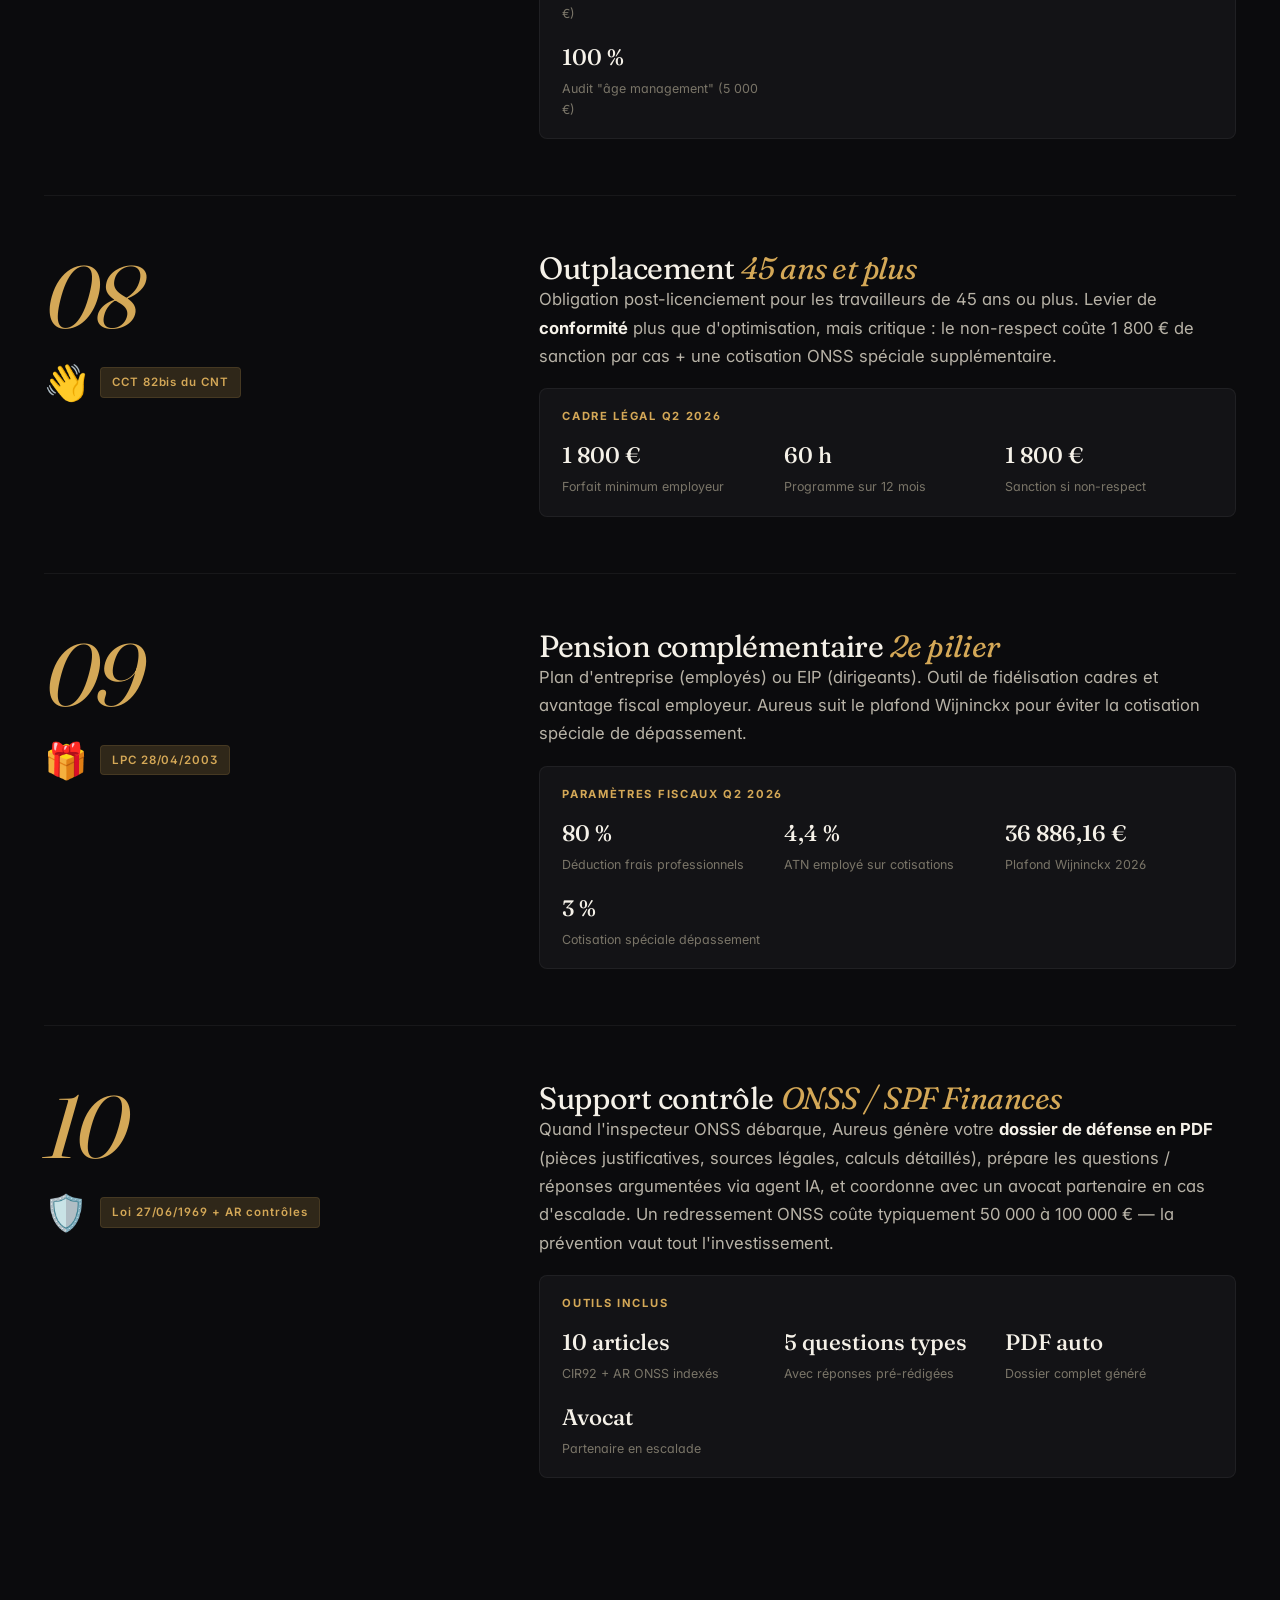
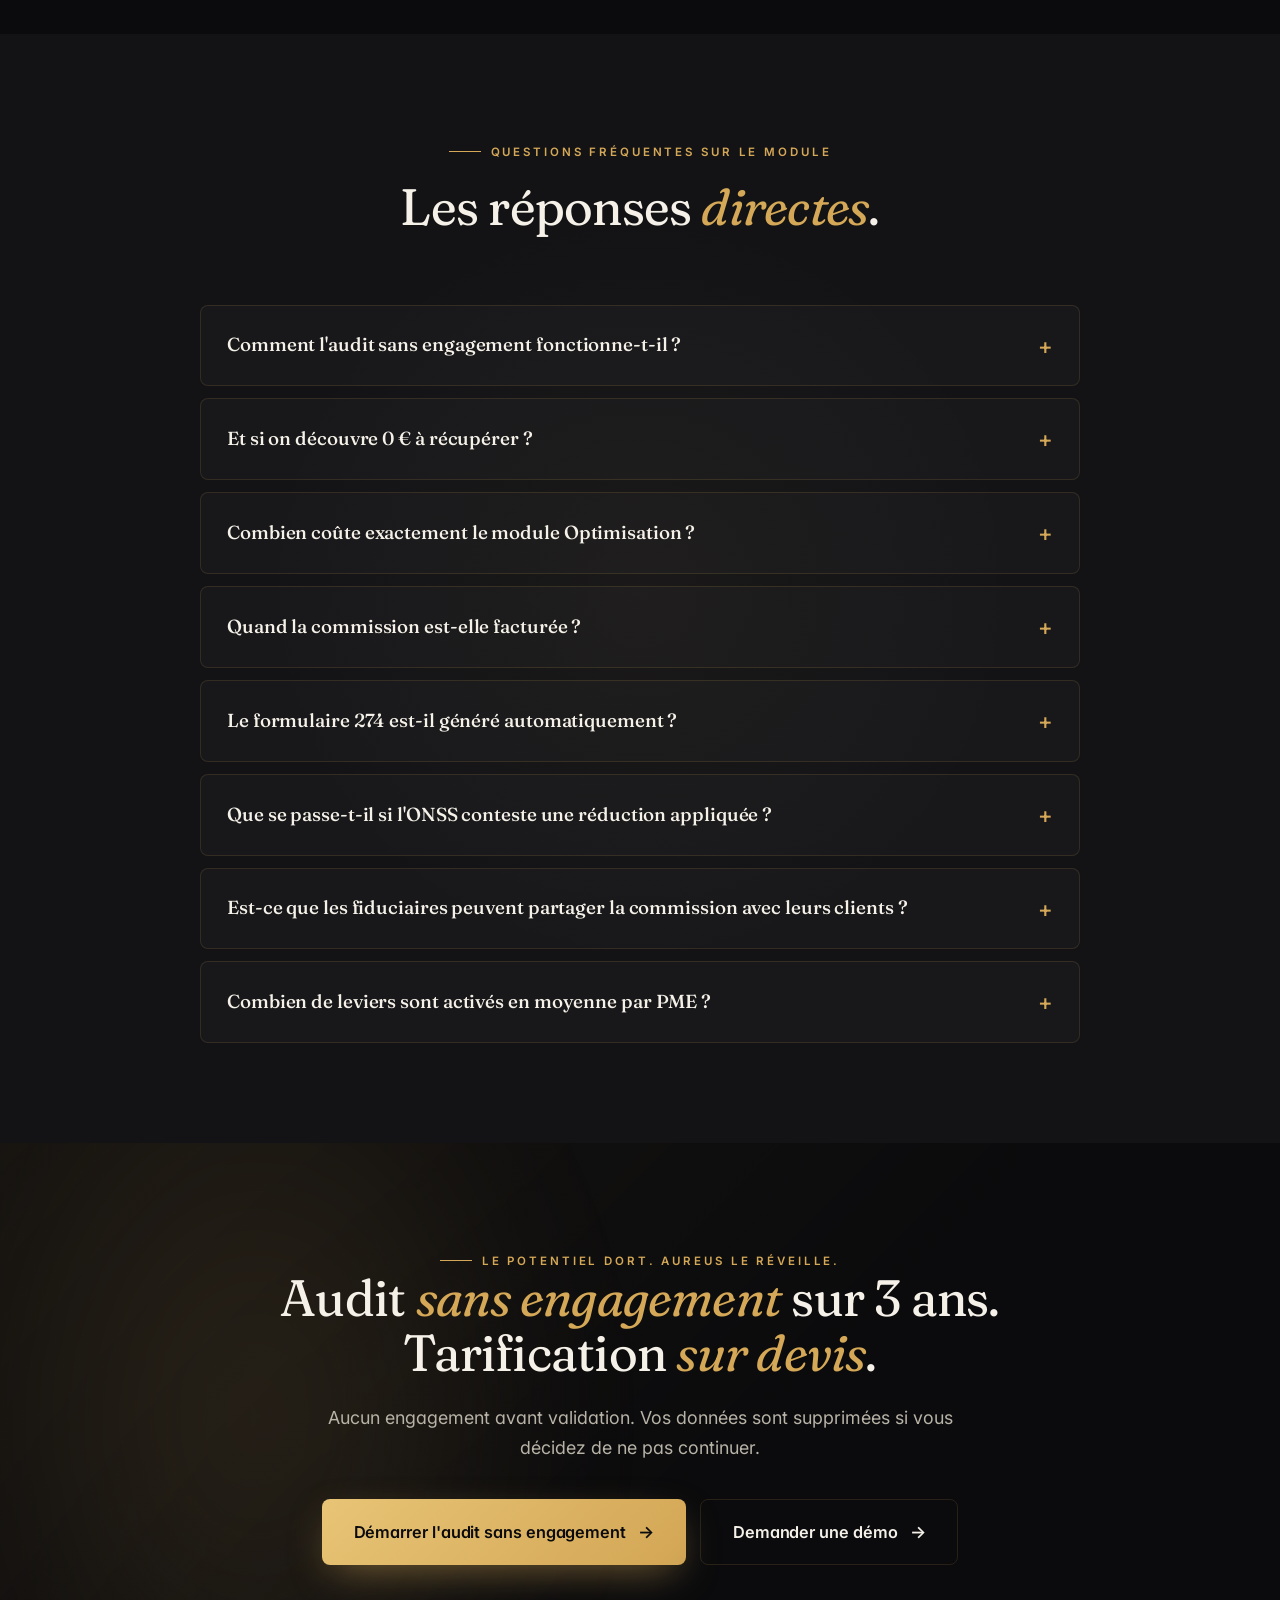
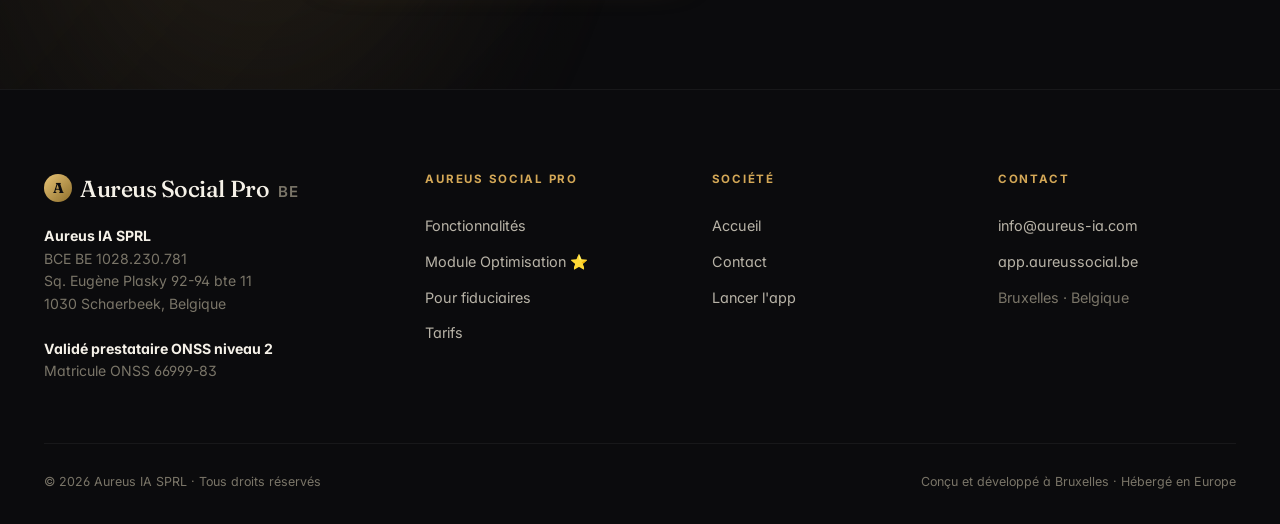
==== commit c92aa5b5: "feat(early-access): page programme Privilège 1.000 employeurs pionniers - Nouvelle page /early-acces" ====
--- a/optimisation.html
+++ b/optimisation.html
@@ -154,7 +154,7 @@
       <a href="index.html#fonctionnalites">Fonctionnalités</a>
       <a href="#leviers">Les 10 leviers</a>
       <a href="#faq">Questions</a>
-      <a href="https://app.aureussocial.be" class="nav-cta">Démarrer</a>
+      <a href="early-access.html" class="nav-cta">Early Access</a>
     </div>
   </div>
 </nav>
